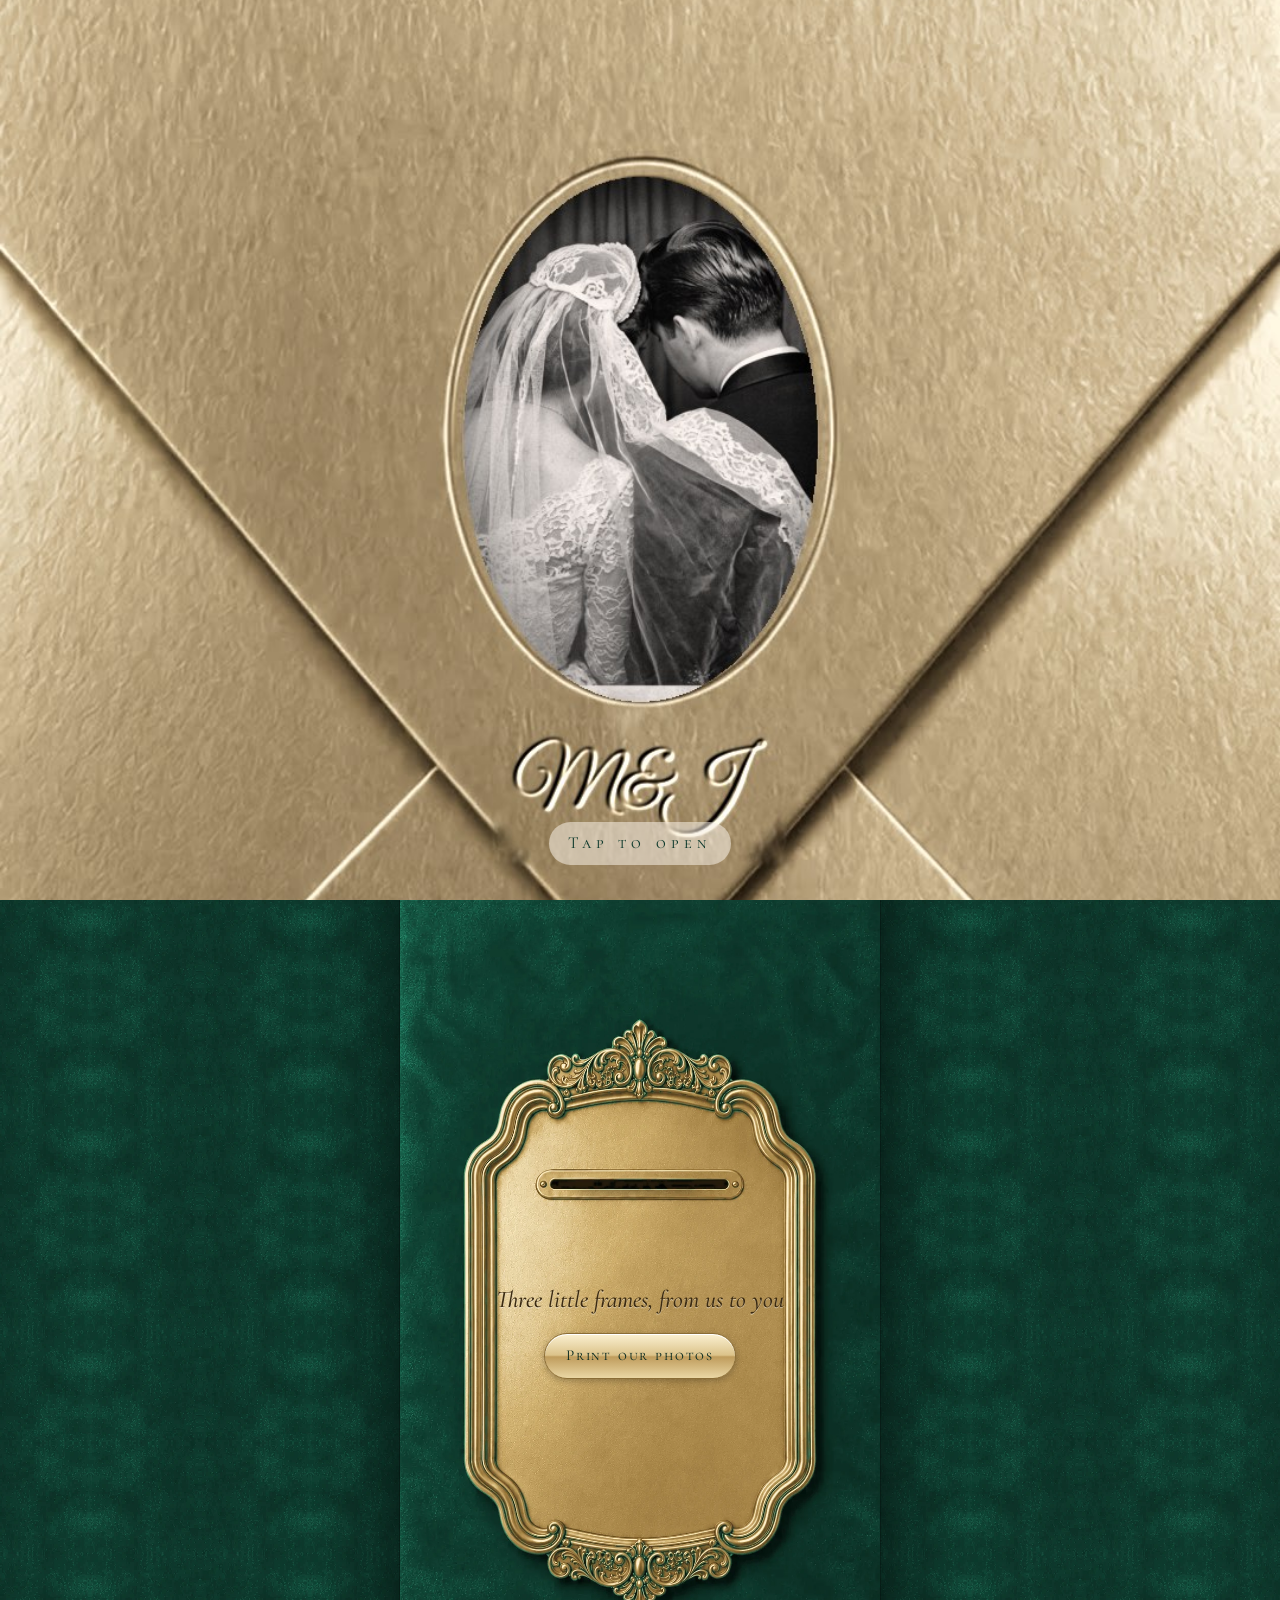
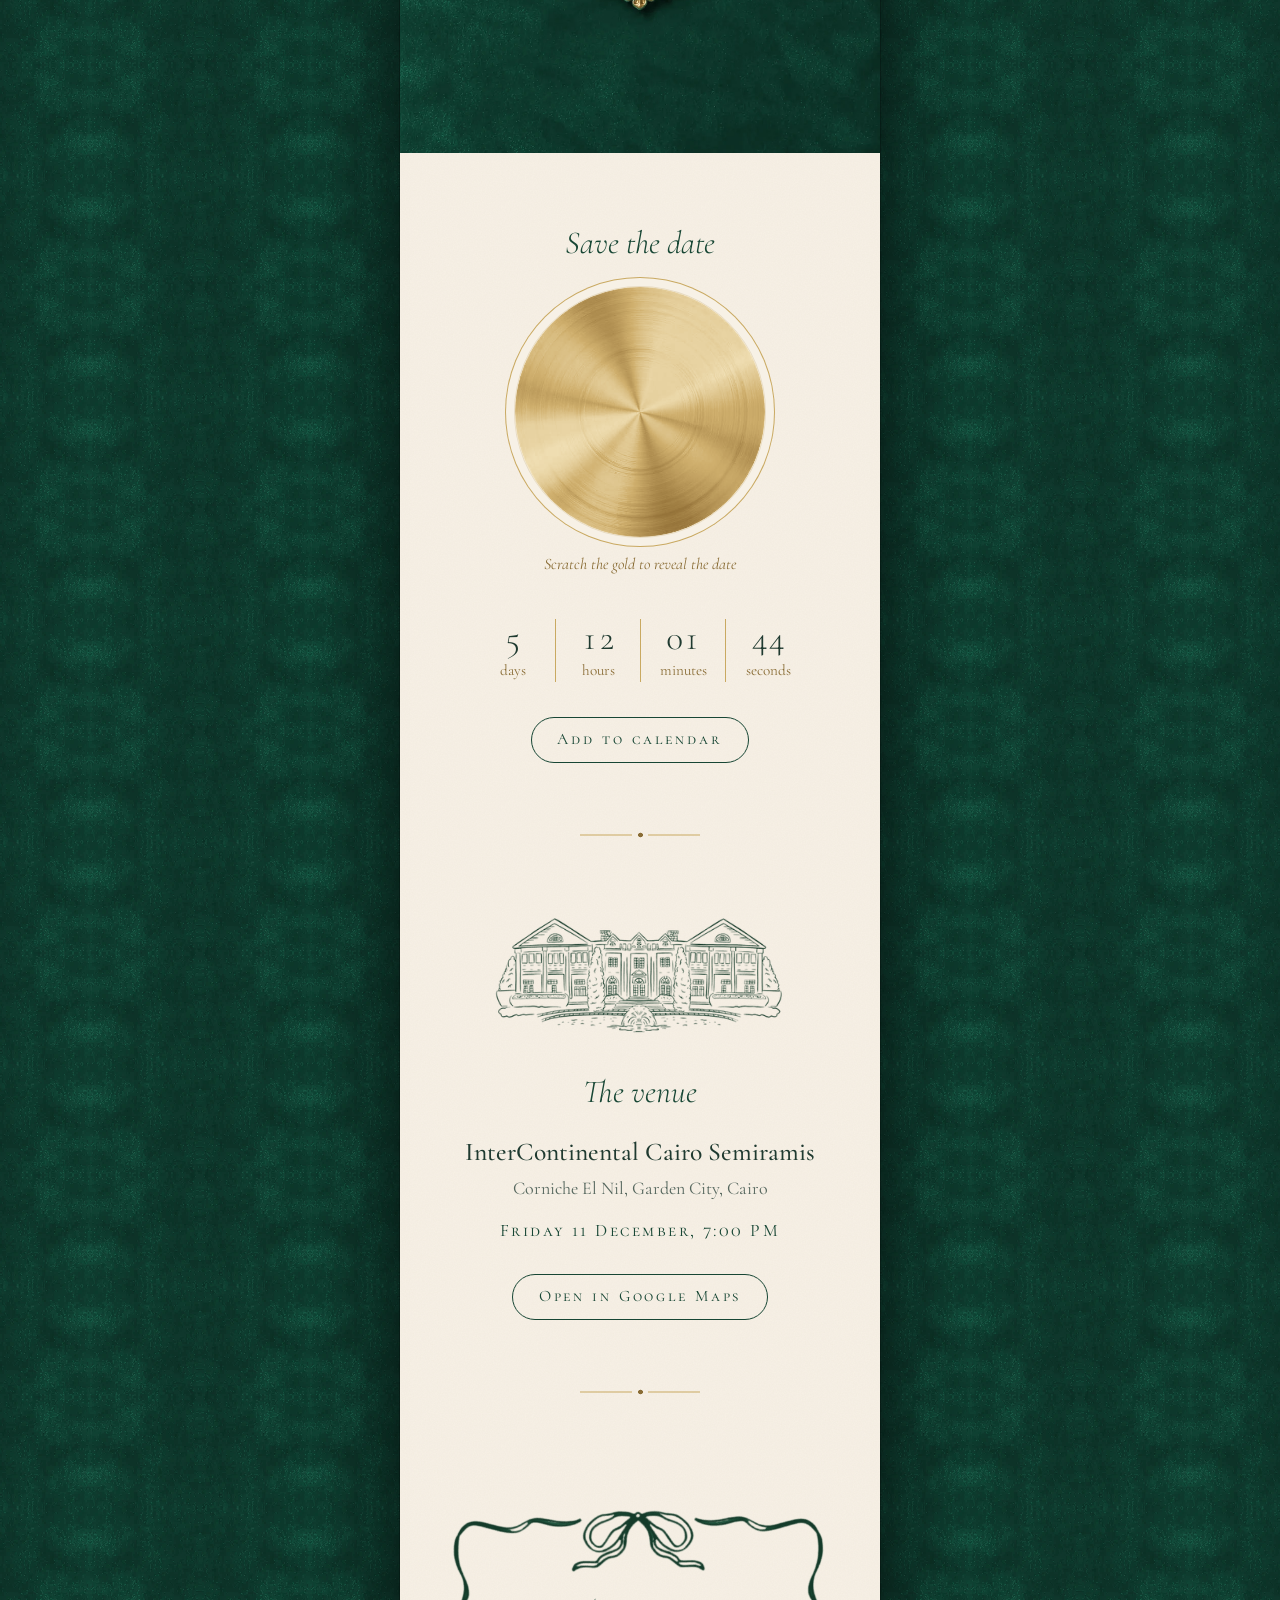
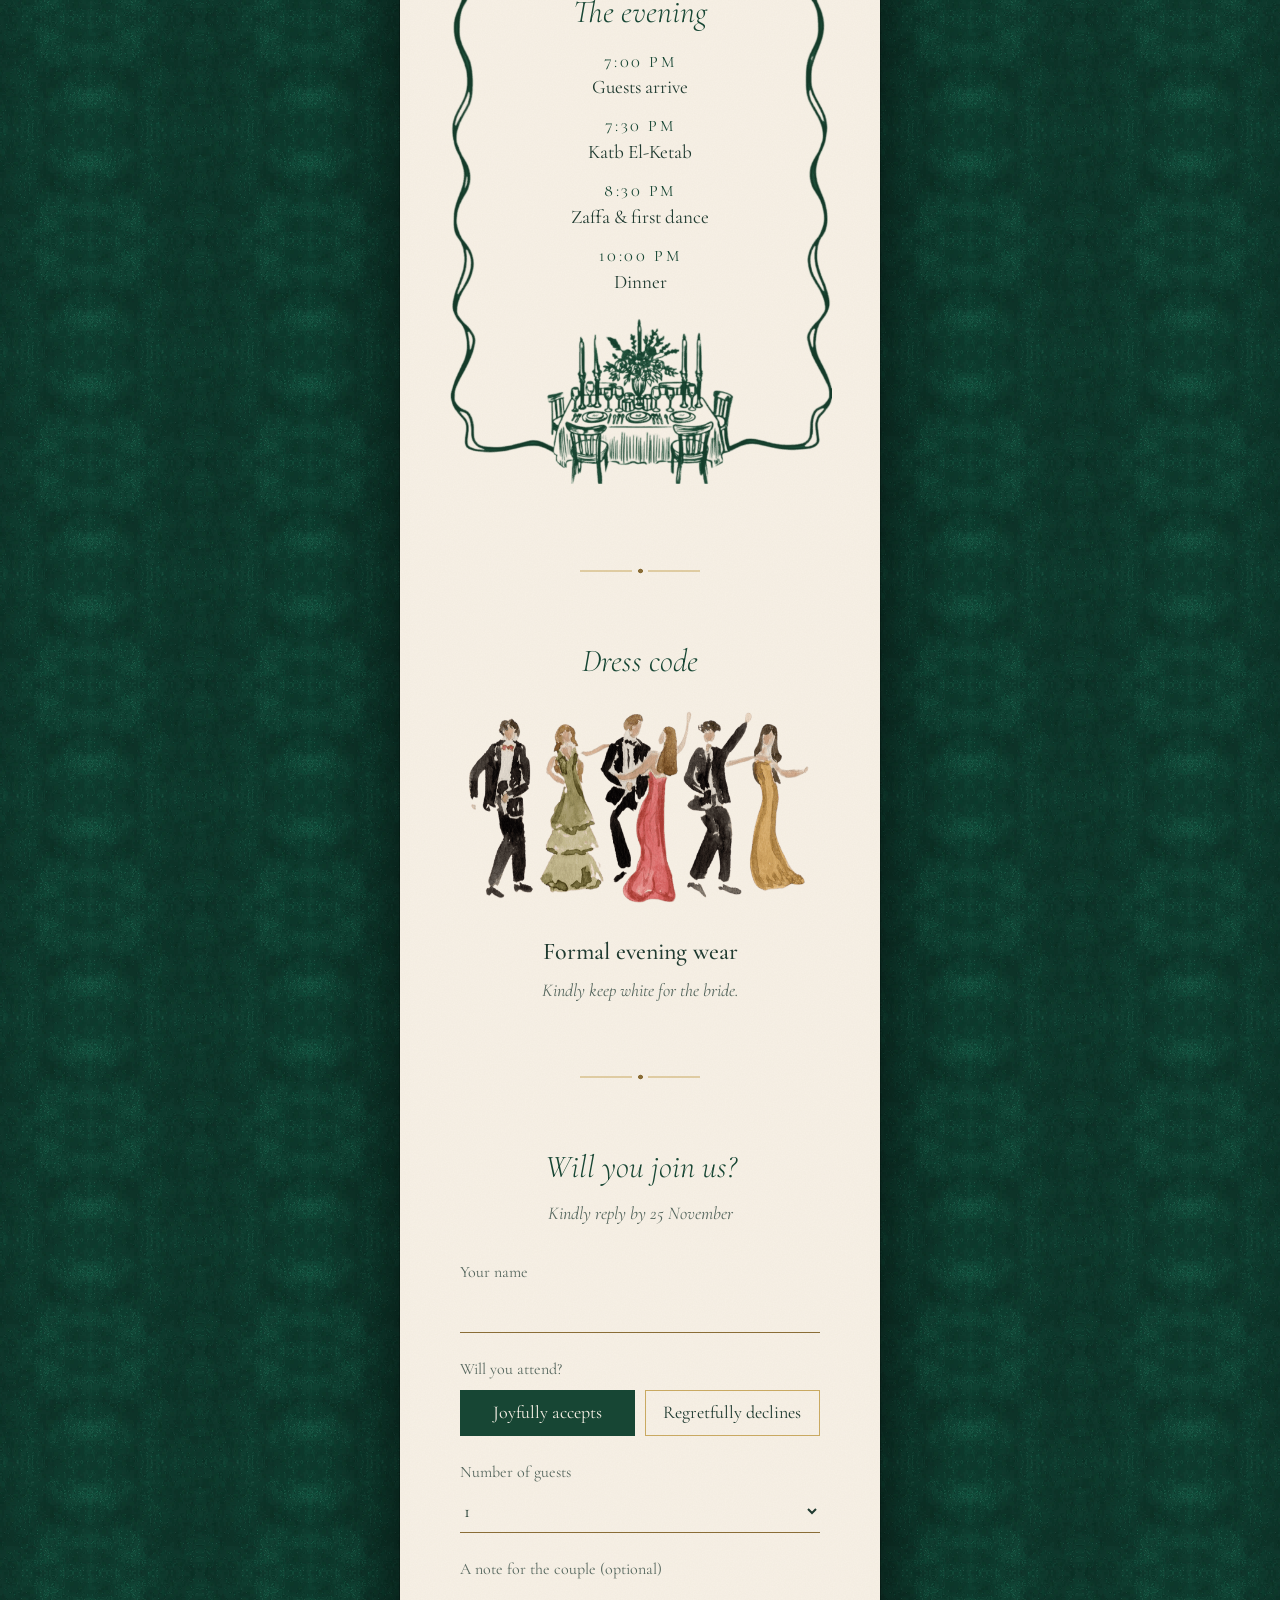
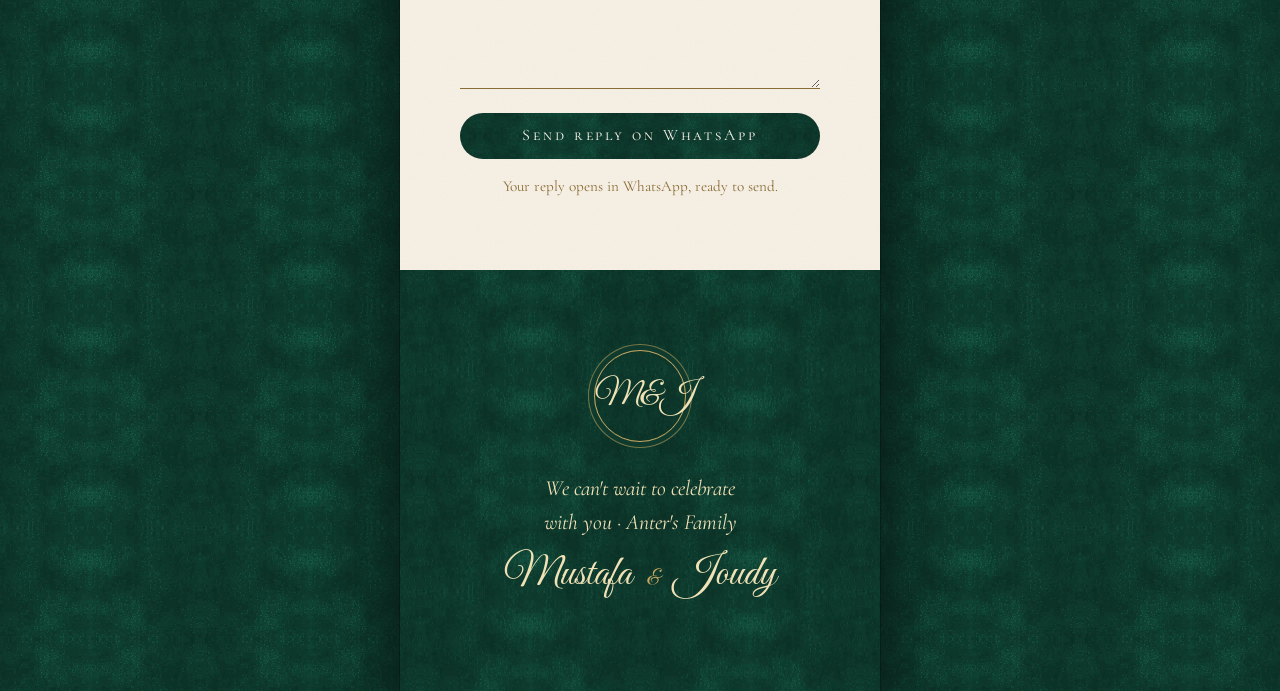
==== index.html @ d14e7477 "Wedding invitation for Mustafa & Joudy Static invitation site: envelope opening, the couple walking," ====
<!doctype html>
<html lang="en" dir="ltr">
<head>
  <meta charset="utf-8">
  <meta name="viewport" content="width=device-width, initial-scale=1, viewport-fit=cover">
  <meta name="theme-color" content="#0f3b2e">
  <meta name="color-scheme" content="only light">
  <title>Mustafa &amp; Joudy</title>
  <meta name="description" content="Mustafa &amp; Joudy · 11 December 2026 · InterContinental Cairo Semiramis">
  <meta property="og:type" content="website">
  <meta property="og:title" content="You're invited">
  <meta property="og:image" content="assets/images/og-card.jpg">
  <link rel="icon" href="assets/images/favicon.png">
  <link rel="preconnect" href="https://fonts.googleapis.com">
  <link rel="preconnect" href="https://fonts.gstatic.com" crossorigin>
  <link rel="stylesheet" href="https://fonts.googleapis.com/css2?family=Cormorant+Garamond:ital,wght@0,300;0,400;0,500;1,300;1,400&family=Cormorant+SC:wght@400;500&family=Great+Vibes&display=swap">
  <link rel="preload" as="image" href="assets/images/envelope.jpg" fetchpriority="high">
  <link rel="stylesheet" href="styles.css">
</head>
<body class="is-sealed">

  <!-- 1 · envelope -->
  <div class="envelope" id="envelope" role="button" tabindex="0" aria-label="Open the invitation">
    <img class="envelope__still" src="assets/images/envelope.jpg" alt="">
    <video class="envelope__video" src="assets/video/envelope-open.mp4" muted playsinline preload="auto"></video>
    <span class="envelope__hint" data-t="tapToOpen"></span>
    <div class="envelope__veil"></div>
  </div>

  <button class="sound" id="soundToggle" type="button" aria-label="Mute music" hidden>
    <svg viewBox="0 0 24 24" aria-hidden="true"><path class="on" d="M4 9v6h4l5 4V5L8 9H4zm12.5 3a4.5 4.5 0 0 0-2.5-4v8a4.5 4.5 0 0 0 2.5-4zM14 3.2v2.1a7 7 0 0 1 0 13.4v2.1a9 9 0 0 0 0-17.6z"/><path class="off" d="M4 9v6h4l5 4V5L8 9H4zm12.6 3 2.7-2.7-1.1-1.1-2.7 2.7-2.7-2.7-1.1 1.1 2.7 2.7-2.7 2.7 1.1 1.1 2.7-2.7 2.7 2.7 1.1-1.1z"/></svg>
  </button>
  <audio id="music" src="assets/audio/music.mp3" loop preload="none"></audio>

  <main class="suite">

    <!-- 2 · the couple walking -->
    <section class="stage" id="stage" aria-label="Invitation">
      <video class="stage__video" src="assets/video/hero-walk.mp4" poster="assets/images/hero-walk.jpg" muted loop playsinline preload="auto" aria-hidden="true"></video>
      <div class="stage__shade" aria-hidden="true"></div>
      <div class="stage__text">
        <p class="stage__above" data-t="hero.above"></p>
        <h1 class="names">
          <span data-t="couple.one"></span>
          <span class="names__joiner" data-t="couple.joiner"></span>
          <span data-t="couple.two"></span>
        </h1>
        <p class="stage__below" data-t="hero.below"></p>
      </div>
      <a class="stage__scroll" href="#booth" data-t="scroll"></a>
    </section>

    <!-- 3 · photobooth -->
    <section class="booth" id="booth">
      <div class="booth__frame">
        <img class="booth__plate" src="assets/images/photobooth.webp" alt="" loading="lazy">
        <div class="booth__slot">
          <div class="strip" id="strip" aria-hidden="true">
            <div class="strip__shot"></div>
            <div class="strip__shot"></div>
            <div class="strip__shot"></div>
            <p class="strip__foot"></p>
          </div>
        </div>
        <div class="booth__text">
          <p class="booth__line" data-t="boothLine"></p>
          <button class="btn btn--metal" id="printBtn" type="button" data-t="print"></button>
        </div>
      </div>
    </section>

    <!-- 4 · the date -->
    <section class="paper date" id="date">
      <h2 class="title" data-t="dateTitle"></h2>
      <div class="scratch" id="scratch">
        <div class="scratch__date" aria-live="polite">
          <span class="scratch__weekday" id="dWeekday"></span>
          <span class="scratch__day" id="dDay"></span>
          <span class="scratch__month" id="dMonth"></span>
          <span class="scratch__year" id="dYear"></span>
        </div>
        <canvas class="scratch__foil" id="foil" aria-label="Scratch the gold to reveal the date" role="img"></canvas>
      </div>
      <p class="hint" id="scratchHint" data-t="scratchHint"></p>

      <div class="countdown" id="countdown" aria-label="Countdown">
        <div><b id="cDays"></b><span data-t="days"></span></div>
        <div><b id="cHours"></b><span data-t="hours"></span></div>
        <div><b id="cMins"></b><span data-t="mins"></span></div>
        <div><b id="cSecs"></b><span data-t="secs"></span></div>
      </div>

      <div class="calendar">
        <button class="btn btn--line" id="calBtn" type="button" aria-expanded="false" aria-controls="calMenu" data-t="addToCalendar"></button>
        <div class="calendar__menu" id="calMenu" hidden>
          <a id="calGoogle" target="_blank" rel="noopener">Google</a>
          <a id="calApple" download="invitation.ics">Apple / iOS</a>
          <a id="calOutlook" target="_blank" rel="noopener">Outlook</a>
        </div>
      </div>
    </section>

    <!-- 5 · venue -->
    <section class="paper venue">
      <img class="venue__art" src="assets/images/venue.webp" alt="" loading="lazy">
      <h2 class="title" data-t="venueTitle"></h2>
      <p class="venue__name" data-t="venue.name"></p>
      <p class="venue__address" data-t="venue.address"></p>
      <p class="venue__time" id="venueTime"></p>
      <a class="btn btn--line" id="mapLink" target="_blank" rel="noopener" data-t="openMap"></a>
    </section>

    <!-- 6 · programme -->
    <section class="paper programme">
      <div class="programme__frame">
        <img src="assets/images/ribbon-frame.png" alt="" loading="lazy">
        <div class="programme__inner">
          <h2 class="title" data-t="programmeTitle"></h2>
          <ol class="programme__list" id="programme"></ol>
        </div>
      </div>
    </section>

    <!-- 7 · dress code -->
    <section class="paper dress">
      <h2 class="title" data-t="dressTitle"></h2>
      <img class="dress__art" src="assets/images/dresscode.png" alt="" loading="lazy">
      <p class="dress__name" data-t="dressCode.title"></p>
      <p class="dress__note" data-t="dressCode.note"></p>
    </section>

    <!-- 8 · rsvp -->
    <section class="paper rsvp" id="rsvp">
      <h2 class="title" data-t="rsvpTitle"></h2>
      <p class="rsvp__by" id="rsvpBy"></p>
      <form class="form" id="rsvpForm" novalidate>
        <label class="field">
          <span data-t="fName"></span>
          <input name="name" autocomplete="name" required>
          <em class="field__error" data-t="fNameError" hidden></em>
        </label>
        <fieldset class="choice">
          <legend data-t="fAttend"></legend>
          <label><input type="radio" name="attend" value="yes" checked><span data-t="fYes"></span></label>
          <label><input type="radio" name="attend" value="no"><span data-t="fNo"></span></label>
        </fieldset>
        <label class="field" id="guestsField">
          <span data-t="fGuests"></span>
          <select name="guests"><option>1</option><option>2</option><option>3</option><option>4</option><option>5</option></select>
        </label>
        <label class="field">
          <span data-t="fMessage"></span>
          <textarea name="message" rows="3"></textarea>
        </label>
        <button class="btn btn--velvet" type="submit" data-t="fSend"></button>
        <p class="form__note" data-t="fNote"></p>
      </form>
    </section>

    <!-- 9 · closing -->
    <section class="closing">
      <span class="closing__seal" id="seal" aria-hidden="true"></span>
      <p class="closing__line" data-t="closing"></p>
      <p class="names names--small">
        <span data-t="couple.one"></span>
        <span class="names__joiner" data-t="couple.joiner"></span>
        <span data-t="couple.two"></span>
      </p>
    </section>
  </main>

  <script src="config.js"></script>
  <script src="app.js"></script>
</body>
</html>
---- styles.css ----
/* ---------- tokens ---------- */
:root {
  --velvet: #0f3b2e;
  --velvet-deep: #0a2a20;
  --accent: #174634;
  --ink: #1f3a30;
  --muted: #56675e;
  --ivory: #f7f1e6;
  --paper-edge: #e8dcc4;
  --gold-hi: #f0e2b6;
  --gold: #c9a961;
  --gold-lo: #8a6d36;

  --f-script: "Great Vibes", cursive;
  --f-serif: "Cormorant Garamond", "Times New Roman", serif;
  --f-sc: "Cormorant SC", "Cormorant Garamond", serif;
  --names-size: clamp(3.4rem, 15vw, 4.6rem);

  --col: 480px;
  --ease-out: cubic-bezier(.22, 1, .36, 1);
}

*, *::before, *::after { box-sizing: border-box; }
html { -webkit-text-size-adjust: 100%; scroll-behavior: smooth; }
body {
  margin: 0;
  color: var(--ink);
  font-family: var(--f-serif);
  font-size: 1.125rem;
  line-height: 1.6;
  background: var(--velvet) url("assets/images/velvet.webp") repeat center top / 220px auto;
  -webkit-font-smoothing: antialiased;
  overflow-x: hidden;
}
body.is-sealed { overflow: hidden; }
img, video { display: block; max-width: 100%; }
button, input, select, textarea { font: inherit; color: inherit; }
:focus-visible { outline: 2px solid var(--gold-hi); outline-offset: 3px; }
.paper :focus-visible { outline-color: var(--accent); }
[hidden] { display: none !important; }

/* ---------- fixed controls ---------- */
.sound {
  position: fixed; z-index: 60;
  bottom: max(env(safe-area-inset-bottom), 16px);
  inset-inline-end: 16px;
  width: 44px; height: 44px; border-radius: 50%;
  display: grid; place-items: center;
  border: 1px solid rgba(240, 226, 182, .6);
  background: rgba(10, 42, 32, .6);
  backdrop-filter: blur(6px);
  cursor: pointer;
}
.sound svg { width: 20px; height: 20px; fill: var(--gold-hi); }
.sound .off, .sound.is-muted .on { display: none; }
.sound.is-muted .off { display: inline; }

/* ---------- 1 · envelope ---------- */
.envelope {
  position: fixed; inset: 0; z-index: 50;
  background: #c9b894;
  cursor: pointer;
  overflow: hidden;
}
.envelope__still, .envelope__video {
  position: absolute; inset: 0; width: 100%; height: 100%;
  object-fit: cover; object-position: 50% 34%;
}
.envelope__video { opacity: 0; }
.envelope.is-playing .envelope__video { opacity: 1; }
.envelope__hint {
  position: absolute; inset-inline: 0; bottom: max(env(safe-area-inset-bottom), 2.2rem);
  width: fit-content; margin: auto;
  padding: .5rem 1.2rem;
  font-family: var(--f-sc); font-size: 1.05rem; letter-spacing: .3em;
  color: var(--velvet);
  background: rgba(247, 241, 230, .55);
  border-radius: 999px;
  animation: breathe 2.4s ease-in-out infinite;
}
.envelope.is-playing .envelope__hint { opacity: 0; animation: none; transition: opacity .3s; }
.envelope__veil {
  position: absolute; inset: 0; background: var(--ivory);
  opacity: 0; pointer-events: none;
  transition: opacity 1s ease-in-out;
}
.envelope.is-fading .envelope__veil { opacity: 1; }
.envelope.is-gone { opacity: 0; visibility: hidden; transition: opacity .6s ease, visibility 0s .6s; }
@keyframes breathe { 50% { opacity: .45; } }

/* ---------- the suite column ---------- */
.suite {
  width: 100%; max-width: var(--col);
  margin: 0 auto;
  background: var(--ivory);
  box-shadow: 0 0 0 1px rgba(0, 0, 0, .25), 0 30px 80px rgba(0, 0, 0, .55);
}

/* ---------- 2 · stage ---------- */
.stage {
  position: relative;
  height: 100vh; height: 100svh;
  min-height: 600px; max-height: 960px;
  overflow: hidden;
  background: var(--velvet-deep);
  isolation: isolate;
}
.stage__video {
  position: absolute; inset: 0; width: 100%; height: 100%;
  object-fit: cover; object-position: 50% 50%;
  opacity: 0; transform: scale(1.06); filter: blur(10px);
  transition: opacity 1.6s ease, transform 3.2s var(--ease-out), filter 2.4s ease;
}
.stage.is-bloomed .stage__video { opacity: 1; transform: none; filter: none; }
.stage__shade { /* keeps the text readable over the footage */
  position: absolute; inset: 0;
  background:
    linear-gradient(180deg, rgba(10, 42, 32, .62) 0%, rgba(10, 42, 32, .38) 38%, rgba(10, 42, 32, .08) 62%, rgba(10, 42, 32, .45) 100%);
}

.stage__text {
  position: absolute; inset: 0;
  display: flex; flex-direction: column; align-items: center; justify-content: center;
  justify-content: flex-start;
  padding: 15% 12% 0;
  text-align: center;
  color: var(--ivory);
  text-shadow: 0 1px 12px rgba(5, 25, 18, .55);
  opacity: 0; transform: translateY(10px);
  transition: opacity 1.4s ease, transform 1.6s var(--ease-out);
}
.stage.is-bloomed .stage__text { opacity: 1; transform: none; transition-delay: .9s; }
.stage__above, .stage__below { margin: 0; color: var(--ivory); }
.stage .names { color: var(--gold-hi); }
.stage .names__joiner { color: var(--ivory); }
.stage__above { font-style: italic; font-weight: 300; font-size: 1.2rem; }
.stage__below { font-size: 1.15rem; max-width: 15em; text-wrap: balance; }

.names {
  margin: .5rem 0 .9rem;
  display: flex; flex-direction: column; align-items: center;
  font-family: var(--f-script); font-weight: 400;
  font-size: var(--names-size); line-height: .95;
  color: var(--accent);
}
.names__joiner { font-size: .5em; line-height: 1.2; color: var(--gold-lo); }

.stage__scroll {
  position: absolute; inset-inline: 0; bottom: 1.4rem;
  width: fit-content; margin: auto; padding: .6rem 1rem;
  font-family: var(--f-sc); font-size: .9rem; letter-spacing: .25em;
  color: var(--ivory); text-decoration: none;
  opacity: 0; transition: opacity 1s 1.8s;
}
.stage__scroll::after {
  content: ""; display: block; width: 1px; height: 28px; margin: .4rem auto 0;
  background: linear-gradient(var(--ivory), transparent);
}
.stage.is-bloomed .stage__scroll { opacity: .75; }

/* ---------- 3 · photobooth ---------- */
.booth {
  background: var(--velvet) url("assets/images/velvet.webp") repeat center / 220px auto;
  padding: 0;
}
.booth__frame { position: relative; aspect-ratio: 941 / 1672; }
.booth__plate { position: absolute; inset: 0; width: 100%; height: 100%; }
.booth__slot {
  position: absolute; top: 33.85%; left: 0; right: 0; bottom: 0;
  overflow: hidden; pointer-events: none;
}
.strip {
  position: absolute; top: 0; left: 37.4%; width: 25.2%;
  padding: 1.3% 1.3% 0;
  background: #f3eee4;
  box-shadow: 0 1px 0 rgba(255, 255, 255, .6) inset, 0 6px 14px rgba(0, 0, 0, .28);
  transform: translateY(-101%);
}
.strip.is-printing { animation: print 4.2s steps(1) forwards; }
.strip.is-printed { transform: none; }
@keyframes print {
  0% { transform: translateY(-101%); }
  6% { transform: translateY(-96%); }
  14% { transform: translateY(-88%); }
  22% { transform: translateY(-79%); }
  30% { transform: translateY(-70%); }
  38% { transform: translateY(-61%); }
  46% { transform: translateY(-52%); }
  54% { transform: translateY(-43%); }
  62% { transform: translateY(-34%); }
  70% { transform: translateY(-25%); }
  78% { transform: translateY(-16%); }
  86% { transform: translateY(-8%); }
  94%, 100% { transform: translateY(0); }
}
.strip__shot {
  position: relative;
  aspect-ratio: 4 / 3;
  margin-bottom: 7%;
  background: #2b2522 center / cover no-repeat;
  filter: grayscale(1) contrast(1.05) sepia(.18);
  overflow: hidden;
}
.strip__shot::after { /* print grain + vignette */
  content: ""; position: absolute; inset: 0;
  background:
    radial-gradient(ellipse at center, transparent 45%, rgba(0, 0, 0, .45)),
    url("data:image/svg+xml,%3Csvg xmlns='http://www.w3.org/2000/svg' width='120' height='120'%3E%3Cfilter id='n'%3E%3CfeTurbulence type='fractalNoise' baseFrequency='.9' numOctaves='2' stitchTiles='stitch'/%3E%3C/filter%3E%3Crect width='120' height='120' filter='url(%23n)' opacity='.35'/%3E%3C/svg%3E");
  mix-blend-mode: overlay;
}
.strip__shot--mono, .strip__shot--names {
  display: grid; place-items: center;
  color: #f3ead2; font-family: "Great Vibes", cursive;
  font-size: clamp(1.1rem, 5.4vw, 1.6rem); line-height: 1;
}
.strip__shot--names { font-size: clamp(.7rem, 3.2vw, .95rem); font-family: var(--f-sc); letter-spacing: .12em; text-align: center; }
.strip__foot {
  margin: 0; padding: 2% 0 9%;
  font-family: var(--f-sc); font-size: clamp(.5rem, 2.3vw, .7rem);
  letter-spacing: .14em; text-align: center; color: #5b514a;
  direction: ltr;
}
.booth__text {
  position: absolute; left: 19%; right: 19%; top: 45%;
  display: flex; flex-direction: column; align-items: center; gap: 1.1rem;
  text-align: center;
  transition: opacity .5s;
}
.booth.is-printing .booth__text { opacity: 0; pointer-events: none; }
.booth__line {
  margin: 0;
  font-style: italic; font-weight: 500; font-size: clamp(1.2rem, 5.4vw, 1.5rem); line-height: 1.3;
  color: #3b2a10;
  text-shadow: 0 1px 0 rgba(255, 255, 255, .5);
  text-wrap: balance;
}

/* ---------- buttons ---------- */
.btn {
  display: inline-flex; align-items: center; justify-content: center;
  min-height: 46px; padding: .55rem 1.6rem;
  border-radius: 999px;
  font-family: var(--f-sc); font-size: 1rem; letter-spacing: .18em;
  text-decoration: none; cursor: pointer;
  transition: filter .2s, background-color .2s, color .2s;
}
.btn--metal {
  color: var(--velvet-deep);
  border: 1px solid #8a6d36;
  background: linear-gradient(180deg, #fbf1d2 0%, #dcc38a 48%, #bf9c5c 52%, #ead7a4 100%);
  box-shadow: 0 1px 0 #fff inset, 0 2px 6px rgba(0, 0, 0, .25);
}
.btn--metal:hover { filter: brightness(1.05); }
.btn--line { color: var(--accent); border: 1px solid currentColor; background: transparent; }
.btn--line:hover { background: var(--accent); color: var(--ivory); }
.btn--velvet {
  width: 100%;
  color: var(--ivory); border: 0;
  background: var(--velvet) url("assets/images/velvet.webp") center / 160px auto;
}
.btn--velvet:hover { filter: brightness(1.2); }

/* ---------- paper sections ---------- */
.paper {
  position: relative;
  padding: 4.5rem 1.75rem;
  text-align: center;
  background-color: var(--ivory);
  background-image: url("data:image/svg+xml,%3Csvg xmlns='http://www.w3.org/2000/svg' width='200' height='200'%3E%3Cfilter id='p'%3E%3CfeTurbulence type='fractalNoise' baseFrequency='.75' numOctaves='3' stitchTiles='stitch'/%3E%3CfeColorMatrix values='0 0 0 0 .45 0 0 0 0 .3 0 0 0 0 .2 0 0 0 .06 0'/%3E%3C/filter%3E%3Crect width='200' height='200' filter='url(%23p)'/%3E%3C/svg%3E");
}
.paper + .paper::before { /* a hairline with a centre knot, like a folded card */
  content: ""; position: absolute; top: 0; left: 50%;
  width: 120px; height: 9px; transform: translate(-50%, -50%);
  background:
    radial-gradient(circle, var(--gold-lo) 2.2px, transparent 2.6px) center / 9px 9px no-repeat,
    linear-gradient(var(--gold), var(--gold)) left center / 52px 1px no-repeat,
    linear-gradient(var(--gold), var(--gold)) right center / 52px 1px no-repeat;
}
.title {
  margin: 0 0 1.6rem;
  font-family: var(--f-serif); font-weight: 300; font-style: italic;
  font-size: 2rem; line-height: 1.15;
  color: var(--accent);
}
.hint { margin: .9rem 0 0; font-size: 1rem; font-style: italic; color: var(--gold-lo); transition: opacity .6s; }

/* ---------- 4 · date ---------- */
.scratch {
  position: relative;
  width: min(250px, 70vw); aspect-ratio: 1;
  margin: 0 auto;
  border-radius: 50%;
  box-shadow: 0 0 0 1px var(--paper-edge), 0 0 0 9px var(--ivory), 0 0 0 10px var(--gold);
}
.scratch__date {
  position: absolute; inset: 0;
  display: flex; flex-direction: column; align-items: center; justify-content: center;
  border-radius: 50%;
  background: radial-gradient(circle at 50% 40%, #fffaf2, #efe4d2);
  line-height: 1.05;
}
.scratch__weekday { font-family: var(--f-sc); font-size: 1.05rem; letter-spacing: .2em; color: var(--gold-lo); }
.scratch__day { font-weight: 300; font-size: 5rem; line-height: .95; color: var(--accent); }
.scratch__month { font-style: italic; font-size: 1.5rem; }
.scratch__year { font-family: var(--f-sc); font-size: 1.05rem; letter-spacing: .3em; color: var(--gold-lo); }
.scratch__foil {
  position: absolute; inset: 0; width: 100%; height: 100%;
  border-radius: 50%;
  touch-action: none; cursor: grab;
  transition: opacity .9s ease;
}
.scratch.is-revealed .scratch__foil { opacity: 0; pointer-events: none; }

.countdown {
  display: grid; grid-template-columns: repeat(4, 1fr);
  max-width: 340px; margin: 2.6rem auto 0;
  direction: ltr;
}
.countdown div { display: flex; flex-direction: column; align-items: center; padding: 0 .25rem; }
.countdown div + div { border-inline-start: 1px solid var(--gold); }
.countdown b { font-weight: 300; font-size: 2.2rem; line-height: 1.1; font-variant-numeric: tabular-nums; color: var(--ink); }
.countdown span { font-size: .95rem; color: var(--gold-lo); }

.calendar { position: relative; margin-top: 2.2rem; }
.calendar__menu {
  position: absolute; z-index: 5; left: 50%; top: calc(100% + 8px); transform: translateX(-50%);
  min-width: 200px;
  display: flex; flex-direction: column;
  background: var(--ivory);
  border: 1px solid var(--gold);
  box-shadow: 0 10px 30px rgba(15, 59, 46, .18);
}
.calendar__menu a {
  padding: .8rem 1rem; min-height: 44px;
  font-family: "Cormorant SC", serif; letter-spacing: .14em;
  color: var(--accent); text-decoration: none;
}
.calendar__menu a + a { border-top: 1px solid var(--paper-edge); }
.calendar__menu a:hover { background: #efe7d4; }

/* ---------- 5 · venue ---------- */
.venue__art { width: 82%; margin: 0 auto 2rem; mix-blend-mode: multiply; }
.venue__name { margin: 0; font-size: 1.6rem; font-weight: 500; line-height: 1.25; color: var(--ink); }
.venue__address { margin: .35rem auto 0; max-width: 22em; color: var(--muted); }
.venue__time { margin: .9rem 0 1.8rem; font-family: var(--f-sc); font-size: 1.1rem; letter-spacing: .14em; color: var(--accent); }

/* ---------- 6 · programme ---------- */
.programme { padding: 3rem 1rem; }
.programme__frame { position: relative; max-width: 400px; margin: 0 auto; }
.programme__frame > img { width: 100%; mix-blend-mode: multiply; }
.programme__inner { position: absolute; left: 13%; right: 13%; top: 20%; bottom: 31%; display: flex; flex-direction: column; justify-content: center; }
.programme__inner .title { margin-bottom: 1.2rem; }
.programme__list { list-style: none; margin: 0; padding: 0; display: grid; gap: .95rem; }
.programme__list time { display: block; font-family: var(--f-sc); font-size: 1rem; letter-spacing: .16em; color: var(--accent); direction: ltr; }
.programme__list span { display: block; font-size: 1.2rem; line-height: 1.25; }

/* ---------- 7 · dress code ---------- */
.dress__art { width: 92%; margin: 0 auto 1.6rem; mix-blend-mode: multiply; }
.dress__name { margin: 0; font-size: 1.5rem; font-weight: 500; }
.dress__note { margin: .3rem 0 0; font-style: italic; color: var(--muted); }

/* ---------- 8 · rsvp ---------- */
.rsvp__by { margin: -.8rem 0 2rem; font-style: italic; color: var(--muted); }
.form { max-width: 360px; margin: 0 auto; text-align: start; display: grid; gap: 1.5rem; }
.field { display: grid; gap: .25rem; }
.field > span, .choice legend { font-size: 1rem; color: var(--muted); }
.field input, .field select, .field textarea {
  width: 100%; min-height: 44px; padding: .4rem 0;
  border: 0; border-bottom: 1px solid var(--gold-lo); border-radius: 0;
  background: transparent; font-size: 1.15rem; color: var(--ink);
}
.field textarea { resize: vertical; }
.field input:focus, .field select:focus, .field textarea:focus { outline: none; border-bottom: 2px solid var(--accent); }
.field__error { font-style: normal; font-size: .95rem; color: #a3261c; }
.choice { border: 0; margin: 0; padding: 0; display: grid; grid-template-columns: 1fr 1fr; gap: .6rem; }
.choice legend { padding: 0; margin-bottom: .45rem; grid-column: 1 / -1; }
.choice label { position: relative; }
.choice input { position: absolute; opacity: 0; inset: 0; cursor: pointer; }
.choice span {
  display: grid; place-items: center; min-height: 46px; padding: .3rem .6rem;
  border: 1px solid var(--gold); text-align: center; line-height: 1.2;
  transition: background-color .2s, color .2s, border-color .2s;
}
.choice input:checked + span { background: var(--accent); border-color: var(--accent); color: var(--ivory); }
.choice input:focus-visible + span { outline: 2px solid var(--accent); outline-offset: 2px; }
.form__note { margin: -.6rem 0 0; font-size: .95rem; text-align: center; color: var(--gold-lo); }

/* ---------- 9 · closing ---------- */
.closing {
  padding: 5rem 1.75rem calc(6rem + env(safe-area-inset-bottom));
  text-align: center;
  background: var(--velvet) url("assets/images/velvet.webp") repeat center / 220px auto;
  color: var(--gold-hi);
}
.closing__seal {
  display: grid; place-items: center;
  width: 92px; height: 92px; margin: 0 auto 1.8rem;
  border-radius: 50%;
  border: 1px solid var(--gold);
  box-shadow: 0 0 0 5px var(--velvet), 0 0 0 6px rgba(201, 169, 97, .55);
  font-family: "Great Vibes", cursive; font-size: 2.1rem; line-height: 1;
  color: var(--gold-hi);
}
.closing__line { margin: 0 auto 1rem; max-width: 16em; font-style: italic; font-size: 1.35rem; text-wrap: balance; }
.names--small { --names-size: 2.6rem; margin: 0; color: var(--gold-hi); flex-direction: row; justify-content: center; gap: .35em; align-items: baseline; }
.names--small .names__joiner { color: var(--gold); }

/* ---------- motion preferences ---------- */
@media (prefers-reduced-motion: reduce) {
  *, *::before, *::after { animation: none !important; transition-duration: .01ms !important; transition-delay: 0s !important; }
  html { scroll-behavior: auto; }
}

@media (min-width: 560px) {
  body { padding: 0; }
  .paper { padding-inline: 3rem; }
}

#printBtn { white-space: nowrap; letter-spacing: .12em; padding-inline: 1.3rem; font-size: .95rem; }
.scratch, .booth { -webkit-user-select: none; user-select: none; }
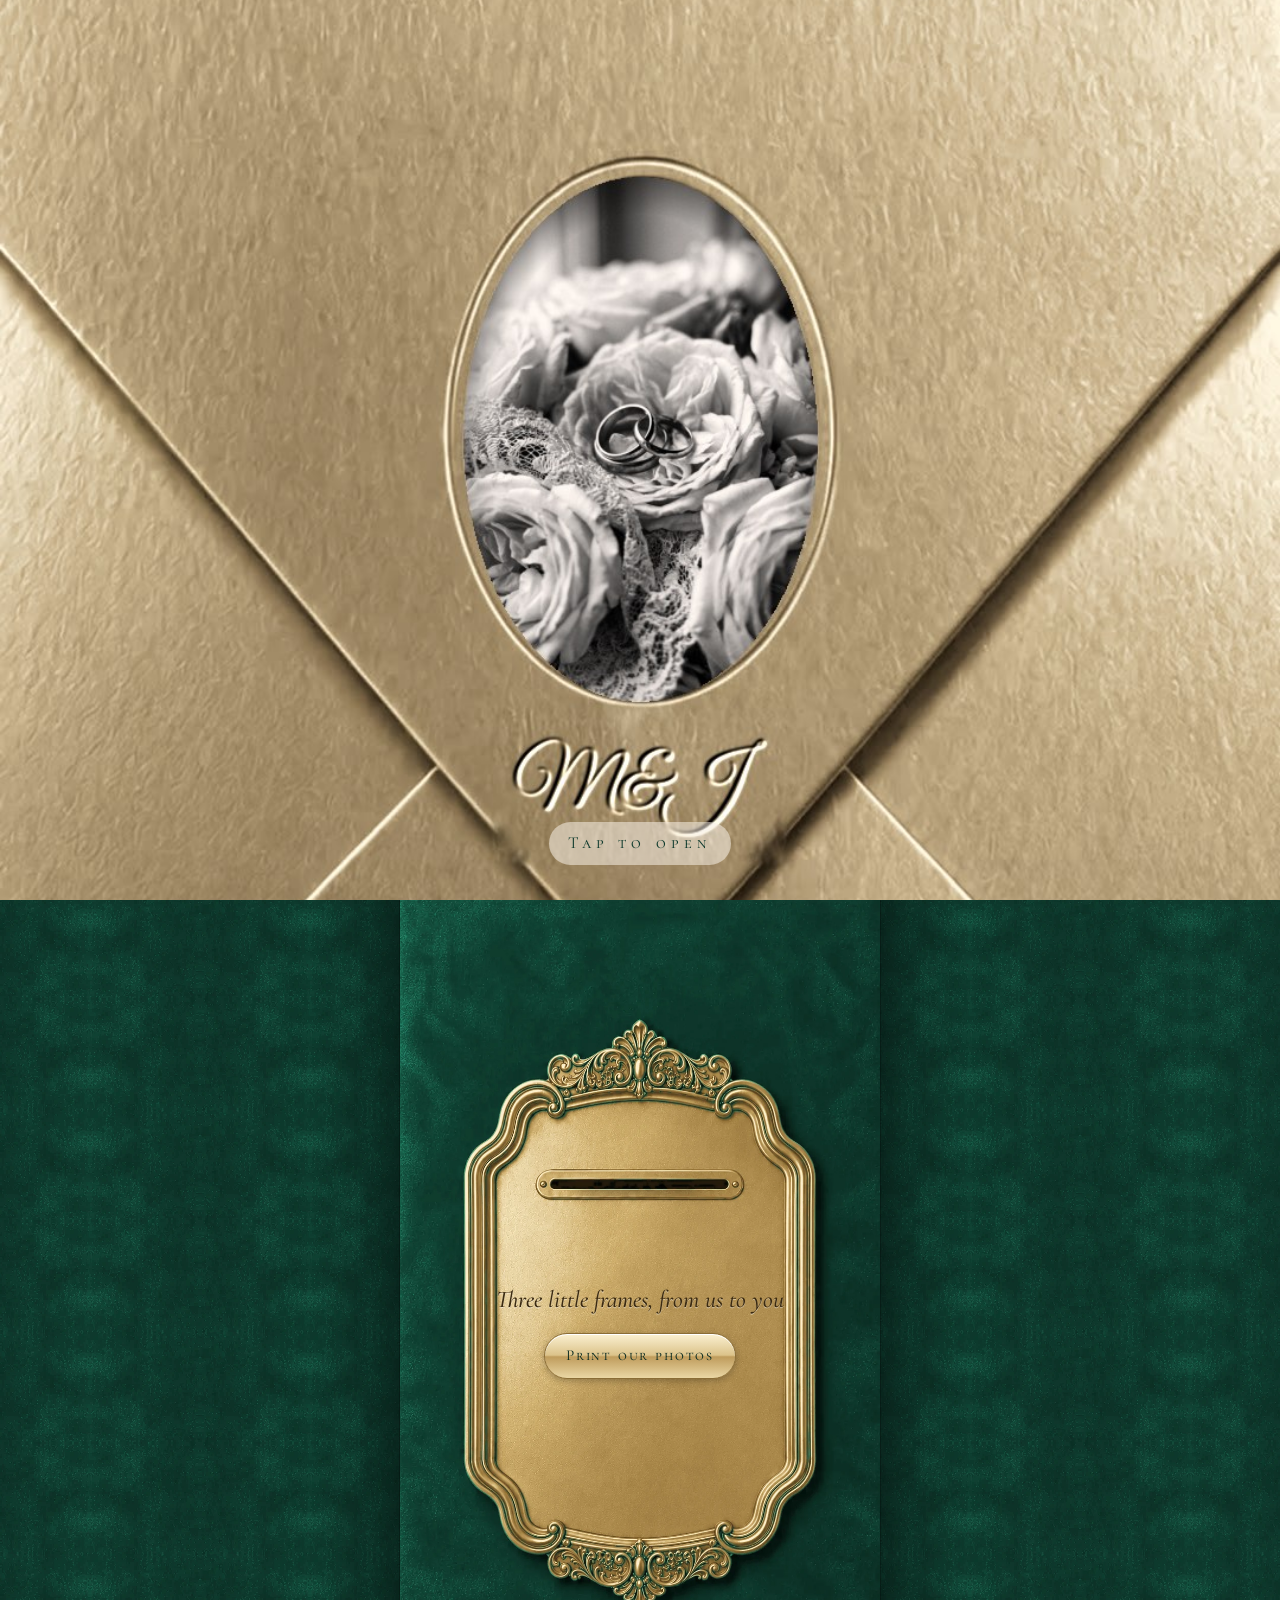
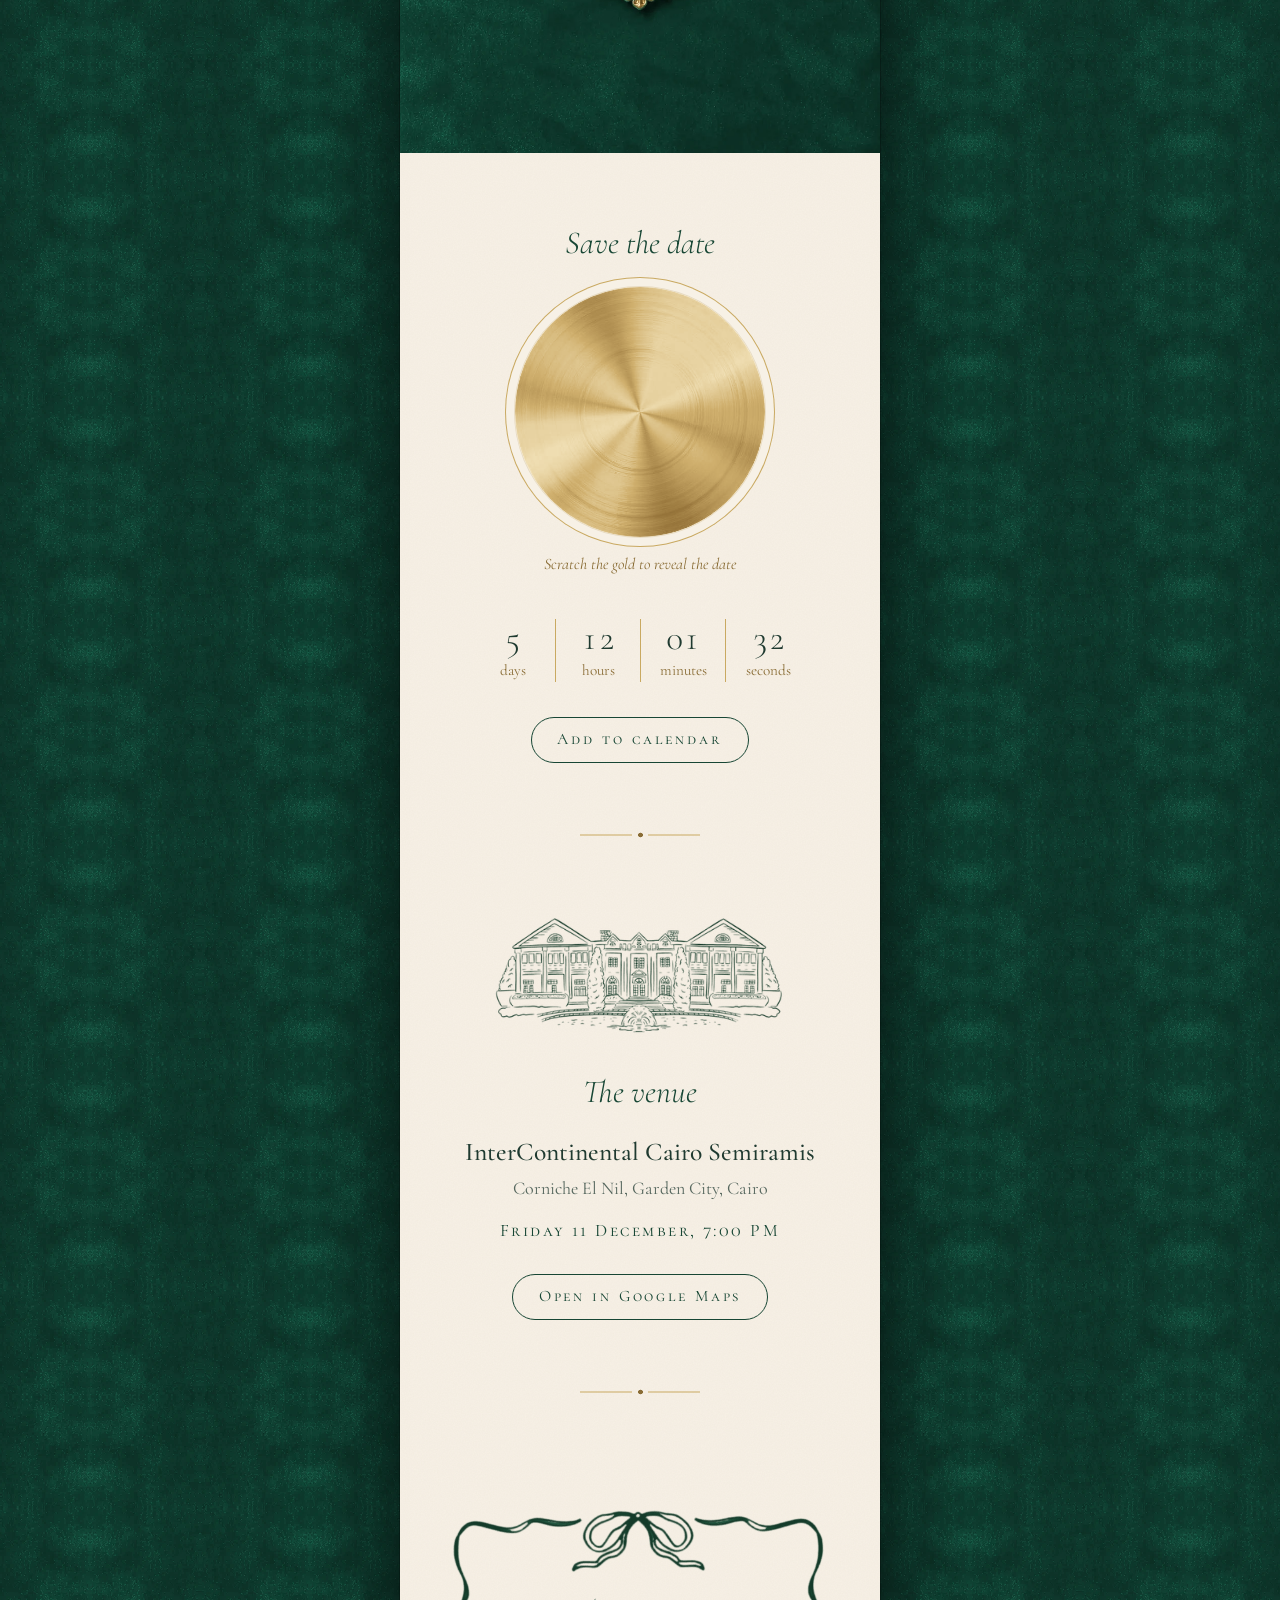
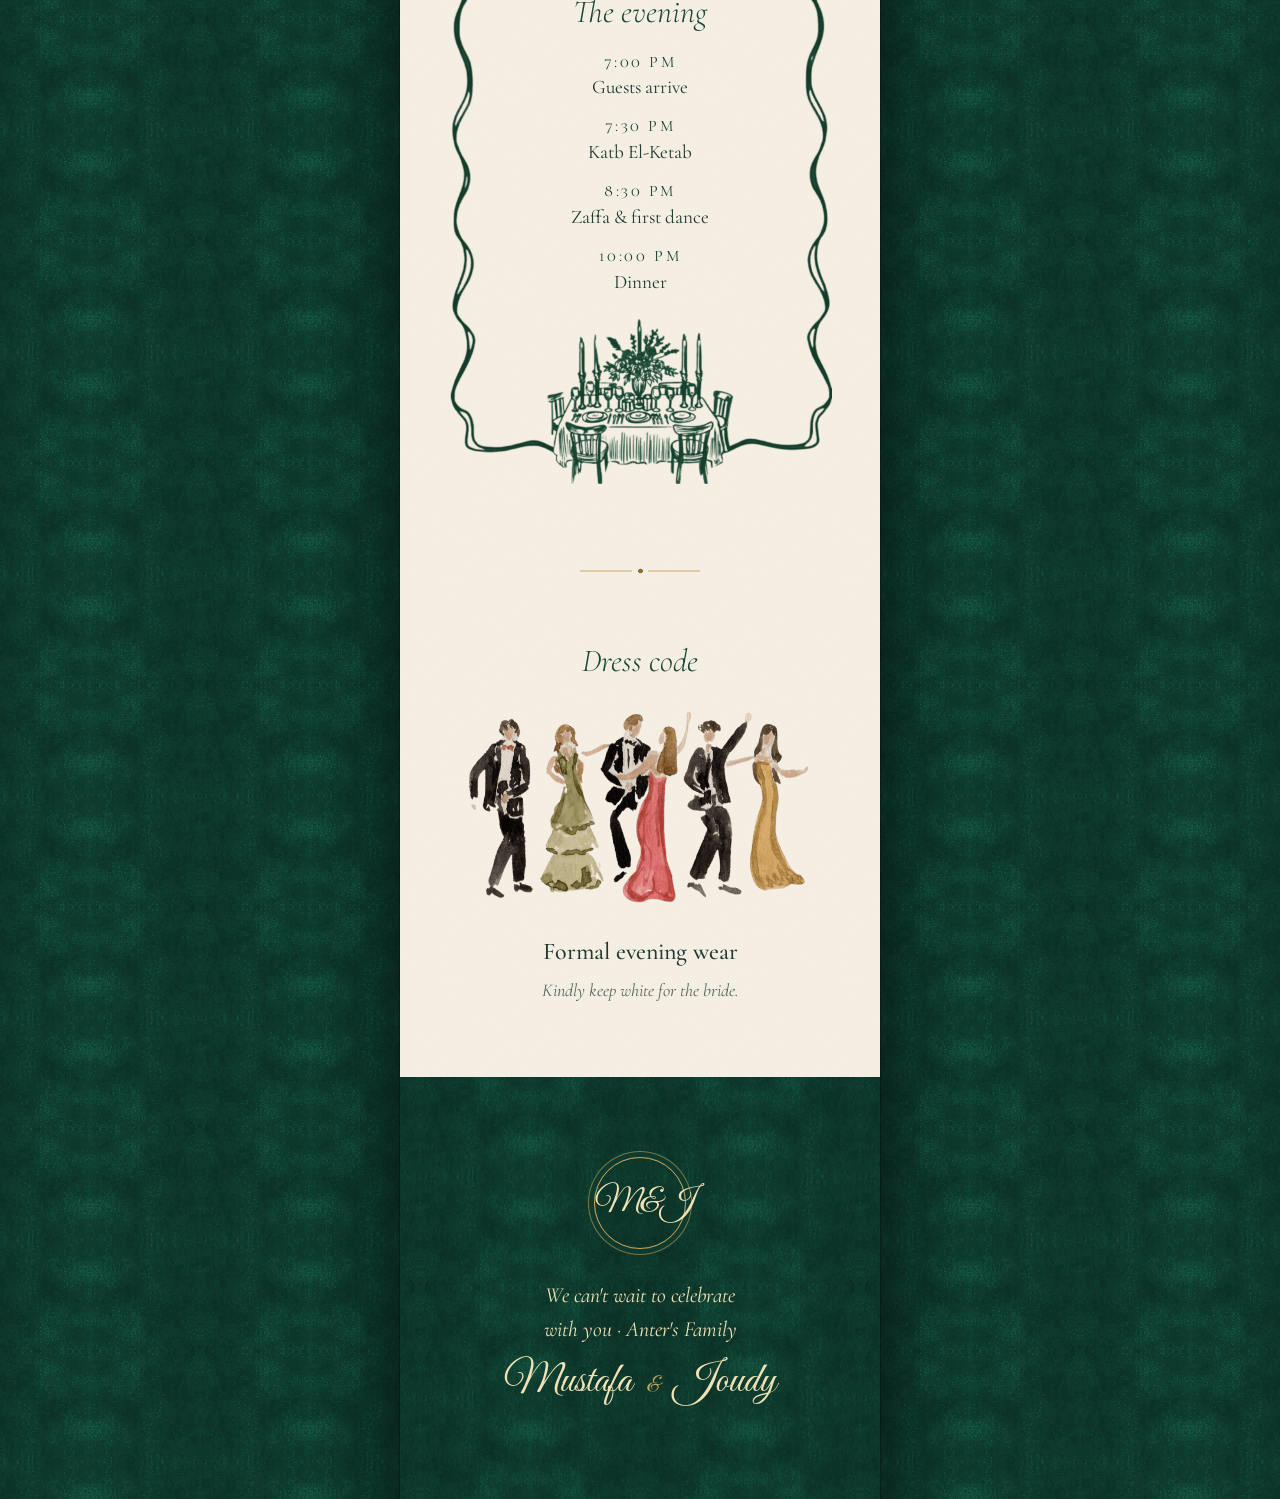
==== commit c1eda392: "Remove the WhatsApp RSVP section The invitation no longer asks guests to reply: the RSVP form, its "" ====
--- a/index.html
+++ b/index.html
@@ -129,33 +129,6 @@
       <p class="dress__note" data-t="dressCode.note"></p>
     </section>
 
-    <!-- 8 · rsvp -->
-    <section class="paper rsvp" id="rsvp">
-      <h2 class="title" data-t="rsvpTitle"></h2>
-      <p class="rsvp__by" id="rsvpBy"></p>
-      <form class="form" id="rsvpForm" novalidate>
-        <label class="field">
-          <span data-t="fName"></span>
-          <input name="name" autocomplete="name" required>
-          <em class="field__error" data-t="fNameError" hidden></em>
-        </label>
-        <fieldset class="choice">
-          <legend data-t="fAttend"></legend>
-          <label><input type="radio" name="attend" value="yes" checked><span data-t="fYes"></span></label>
-          <label><input type="radio" name="attend" value="no"><span data-t="fNo"></span></label>
-        </fieldset>
-        <label class="field" id="guestsField">
-          <span data-t="fGuests"></span>
-          <select name="guests"><option>1</option><option>2</option><option>3</option><option>4</option><option>5</option></select>
-        </label>
-        <label class="field">
-          <span data-t="fMessage"></span>
-          <textarea name="message" rows="3"></textarea>
-        </label>
-        <button class="btn btn--velvet" type="submit" data-t="fSend"></button>
-        <p class="form__note" data-t="fNote"></p>
-      </form>
-    </section>
 
     <!-- 9 · closing -->
     <section class="closing">
--- a/styles.css
+++ b/styles.css
@@ -253,12 +253,6 @@
 .btn--metal:hover { filter: brightness(1.05); }
 .btn--line { color: var(--accent); border: 1px solid currentColor; background: transparent; }
 .btn--line:hover { background: var(--accent); color: var(--ivory); }
-.btn--velvet {
-  width: 100%;
-  color: var(--ivory); border: 0;
-  background: var(--velvet) url("assets/images/velvet.webp") center / 160px auto;
-}
-.btn--velvet:hover { filter: brightness(1.2); }
 
 /* ---------- paper sections ---------- */
 .paper {
@@ -359,32 +353,6 @@
 .dress__name { margin: 0; font-size: 1.5rem; font-weight: 500; }
 .dress__note { margin: .3rem 0 0; font-style: italic; color: var(--muted); }
 
-/* ---------- 8 · rsvp ---------- */
-.rsvp__by { margin: -.8rem 0 2rem; font-style: italic; color: var(--muted); }
-.form { max-width: 360px; margin: 0 auto; text-align: start; display: grid; gap: 1.5rem; }
-.field { display: grid; gap: .25rem; }
-.field > span, .choice legend { font-size: 1rem; color: var(--muted); }
-.field input, .field select, .field textarea {
-  width: 100%; min-height: 44px; padding: .4rem 0;
-  border: 0; border-bottom: 1px solid var(--gold-lo); border-radius: 0;
-  background: transparent; font-size: 1.15rem; color: var(--ink);
-}
-.field textarea { resize: vertical; }
-.field input:focus, .field select:focus, .field textarea:focus { outline: none; border-bottom: 2px solid var(--accent); }
-.field__error { font-style: normal; font-size: .95rem; color: #a3261c; }
-.choice { border: 0; margin: 0; padding: 0; display: grid; grid-template-columns: 1fr 1fr; gap: .6rem; }
-.choice legend { padding: 0; margin-bottom: .45rem; grid-column: 1 / -1; }
-.choice label { position: relative; }
-.choice input { position: absolute; opacity: 0; inset: 0; cursor: pointer; }
-.choice span {
-  display: grid; place-items: center; min-height: 46px; padding: .3rem .6rem;
-  border: 1px solid var(--gold); text-align: center; line-height: 1.2;
-  transition: background-color .2s, color .2s, border-color .2s;
-}
-.choice input:checked + span { background: var(--accent); border-color: var(--accent); color: var(--ivory); }
-.choice input:focus-visible + span { outline: 2px solid var(--accent); outline-offset: 2px; }
-.form__note { margin: -.6rem 0 0; font-size: .95rem; text-align: center; color: var(--gold-lo); }
-
 /* ---------- 9 · closing ---------- */
 .closing {
   padding: 5rem 1.75rem calc(6rem + env(safe-area-inset-bottom));
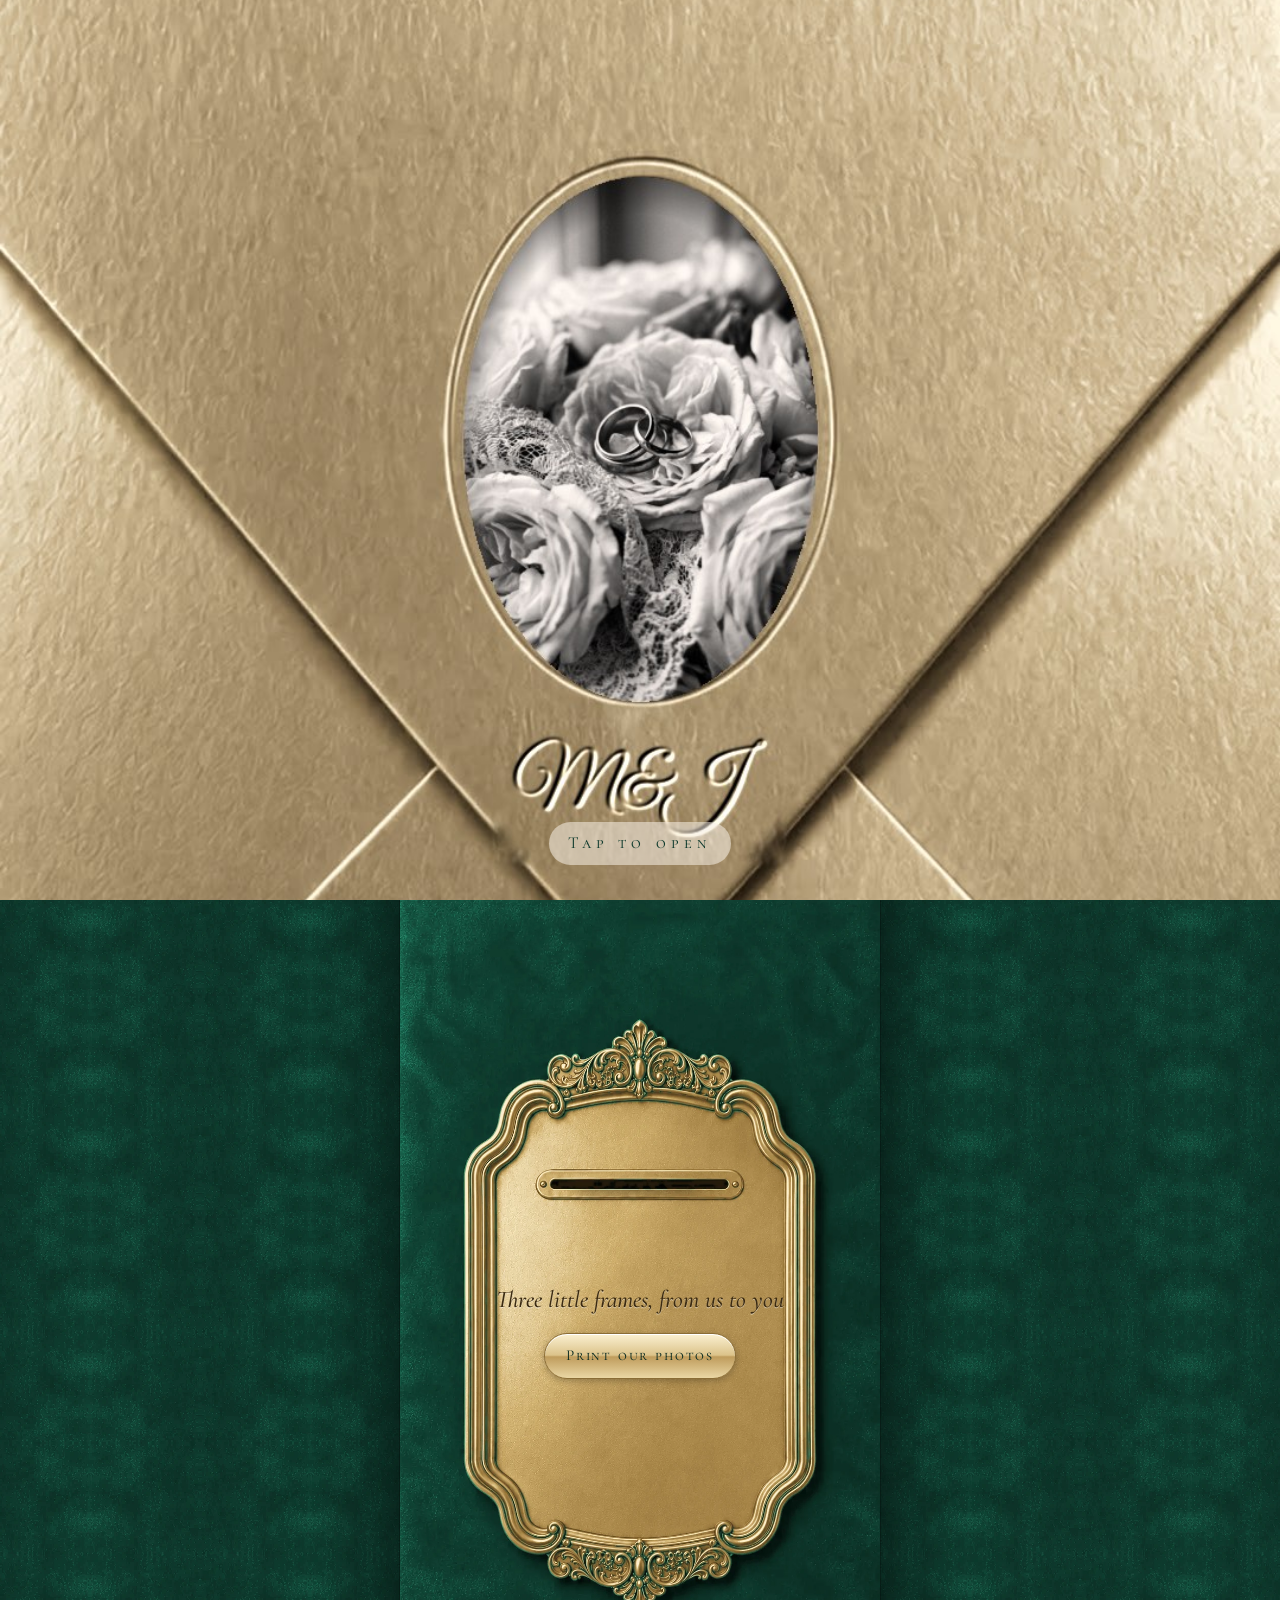
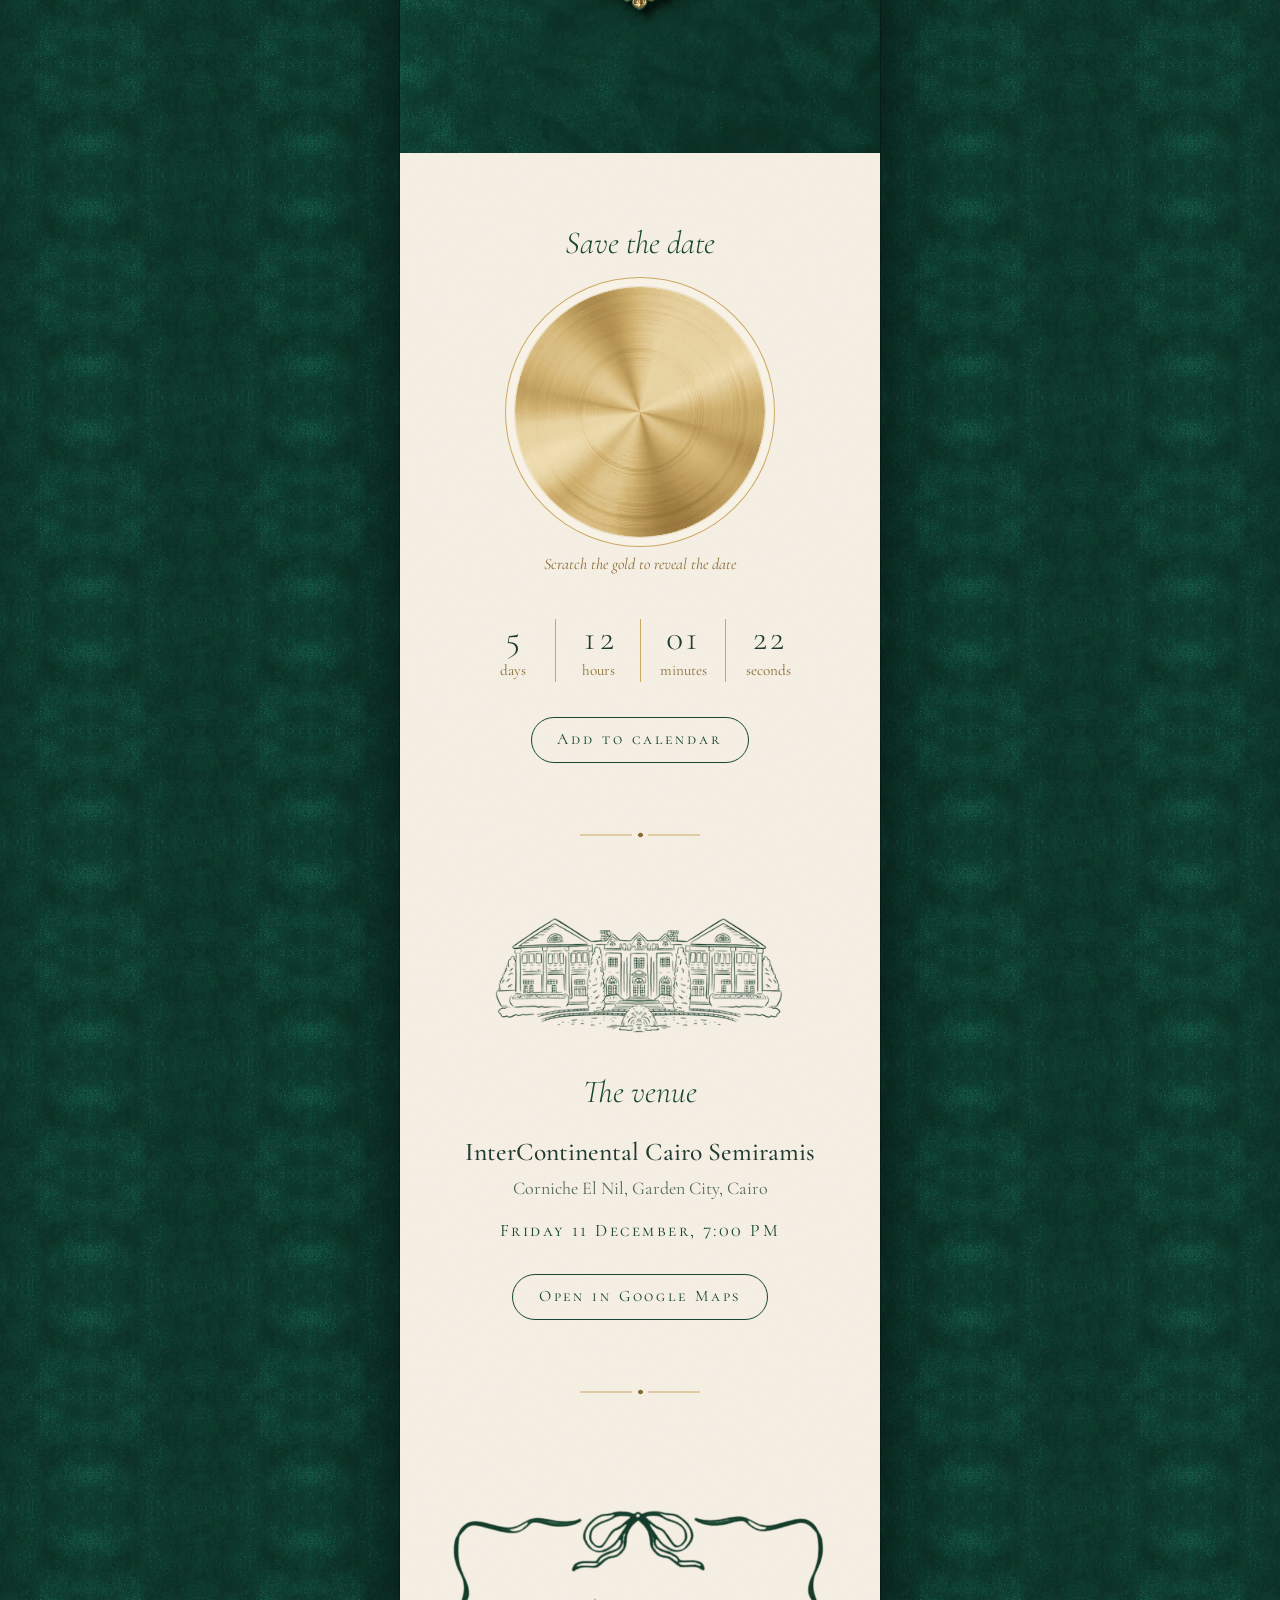
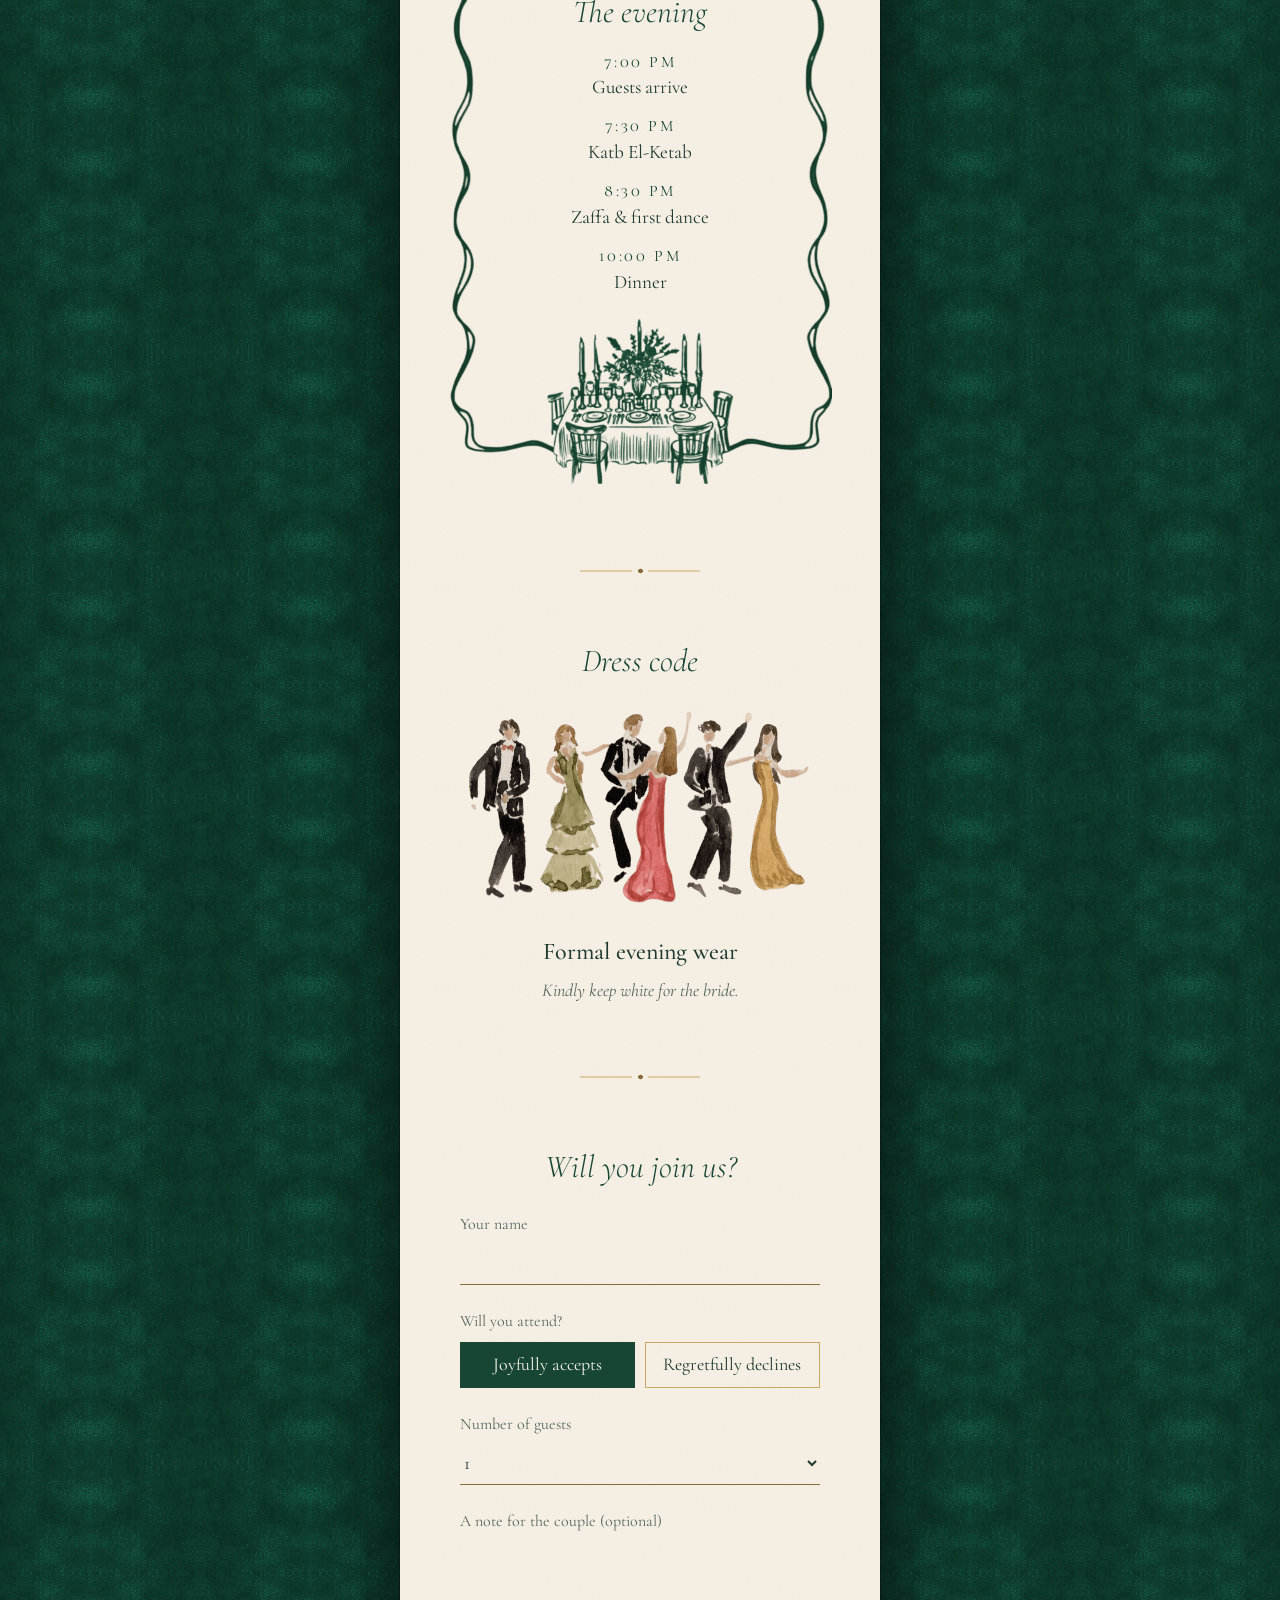
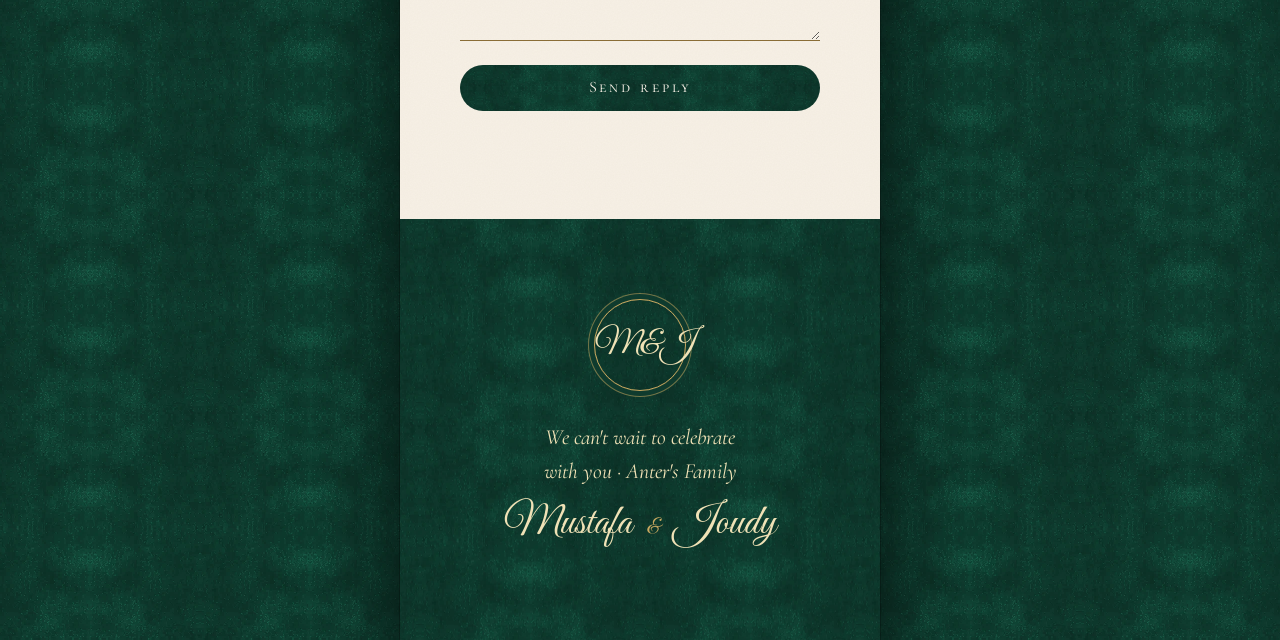
==== commit b9ed43fd: "Collect RSVPs in Supabase and list them in rsvp.html The RSVP form is back after the dress code. Rep" ====
--- a/index.html
+++ b/index.html
@@ -130,6 +130,37 @@
     </section>
 
 
+    <!-- 8 · rsvp -->
+    <section class="paper rsvp" id="rsvp">
+      <h2 class="title" data-t="rsvpTitle"></h2>
+      <form class="form" id="rsvpForm" novalidate>
+        <label class="field">
+          <span data-t="fName"></span>
+          <input name="name" autocomplete="name" maxlength="120" required>
+          <em class="field__error" data-t="fNameError" hidden></em>
+        </label>
+        <fieldset class="choice">
+          <legend data-t="fAttend"></legend>
+          <label><input type="radio" name="attend" value="yes" checked><span data-t="fYes"></span></label>
+          <label><input type="radio" name="attend" value="no"><span data-t="fNo"></span></label>
+        </fieldset>
+        <label class="field" id="guestsField">
+          <span data-t="fGuests"></span>
+          <select name="guests"><option>1</option><option>2</option><option>3</option><option>4</option><option>5</option></select>
+        </label>
+        <label class="field">
+          <span data-t="fMessage"></span>
+          <textarea name="message" rows="3" maxlength="1000"></textarea>
+        </label>
+        <button class="btn btn--velvet" type="submit" data-t="fSend"></button>
+        <p class="form__note" id="rsvpStatus" role="status" aria-live="polite"></p>
+      </form>
+      <div class="rsvp__thanks" id="rsvpThanks" hidden>
+        <p class="rsvp__thanks-title" data-t="thanksTitle"></p>
+        <p class="rsvp__thanks-line" id="rsvpThanksLine"></p>
+      </div>
+    </section>
+
     <!-- 9 · closing -->
     <section class="closing">
       <span class="closing__seal" id="seal" aria-hidden="true"></span>
--- a/styles.css
+++ b/styles.css
@@ -353,6 +353,42 @@
 .dress__name { margin: 0; font-size: 1.5rem; font-weight: 500; }
 .dress__note { margin: .3rem 0 0; font-style: italic; color: var(--muted); }
 
+/* ---------- 8 · rsvp ---------- */
+.form { max-width: 360px; margin: 0 auto; text-align: start; display: grid; gap: 1.5rem; }
+.field { display: grid; gap: .25rem; }
+.field > span, .choice legend { font-size: 1rem; color: var(--muted); }
+.field input, .field select, .field textarea {
+  width: 100%; min-height: 44px; padding: .4rem 0;
+  border: 0; border-bottom: 1px solid var(--gold-lo); border-radius: 0;
+  background: transparent; font-size: 1.15rem; color: var(--ink);
+}
+.field textarea { resize: vertical; }
+.field input:focus, .field select:focus, .field textarea:focus { outline: none; border-bottom: 2px solid var(--accent); }
+.field__error { font-style: normal; font-size: .95rem; color: #a3261c; }
+.choice { border: 0; margin: 0; padding: 0; display: grid; grid-template-columns: 1fr 1fr; gap: .6rem; }
+.choice legend { padding: 0; margin-bottom: .45rem; grid-column: 1 / -1; }
+.choice label { position: relative; }
+.choice input { position: absolute; opacity: 0; inset: 0; cursor: pointer; }
+.choice span {
+  display: grid; place-items: center; min-height: 46px; padding: .3rem .6rem;
+  border: 1px solid var(--gold); text-align: center; line-height: 1.2;
+  transition: background-color .2s, color .2s, border-color .2s;
+}
+.choice input:checked + span { background: var(--accent); border-color: var(--accent); color: var(--ivory); }
+.choice input:focus-visible + span { outline: 2px solid var(--accent); outline-offset: 2px; }
+.btn--velvet {
+  width: 100%;
+  color: var(--ivory); border: 0;
+  background: var(--velvet) url("assets/images/velvet.webp") center / 160px auto;
+}
+.btn--velvet:hover { filter: brightness(1.2); }
+.btn--velvet:disabled { opacity: .6; cursor: progress; filter: none; }
+.form__note { margin: -.6rem 0 0; min-height: 1.4em; font-size: .95rem; text-align: center; color: var(--gold-lo); }
+.form__note.is-error { color: #a3261c; }
+.rsvp__thanks { max-width: 360px; margin: 0 auto; }
+.rsvp__thanks-title { margin: 0; font-family: var(--f-script); font-size: 2.6rem; line-height: 1.2; color: var(--accent); }
+.rsvp__thanks-line { margin: .4rem 0 0; font-style: italic; color: var(--muted); }
+
 /* ---------- 9 · closing ---------- */
 .closing {
   padding: 5rem 1.75rem calc(6rem + env(safe-area-inset-bottom));
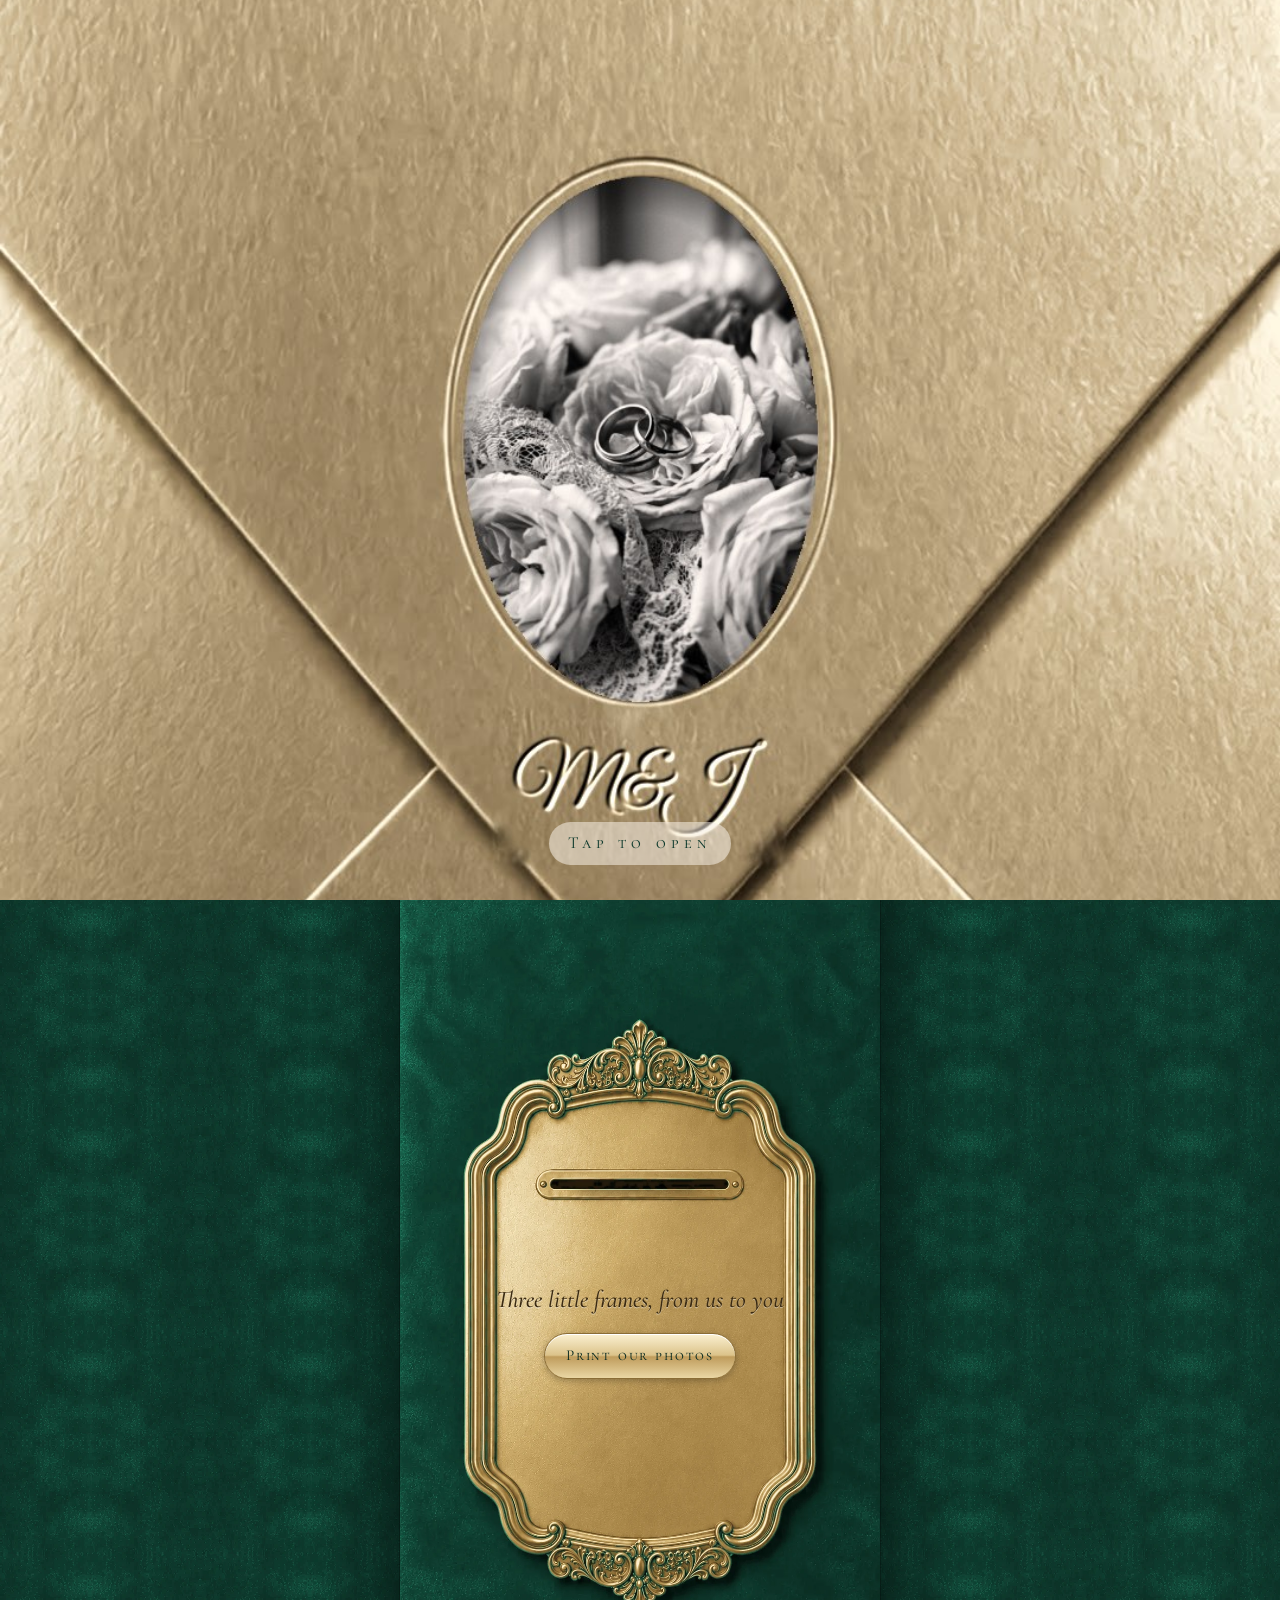
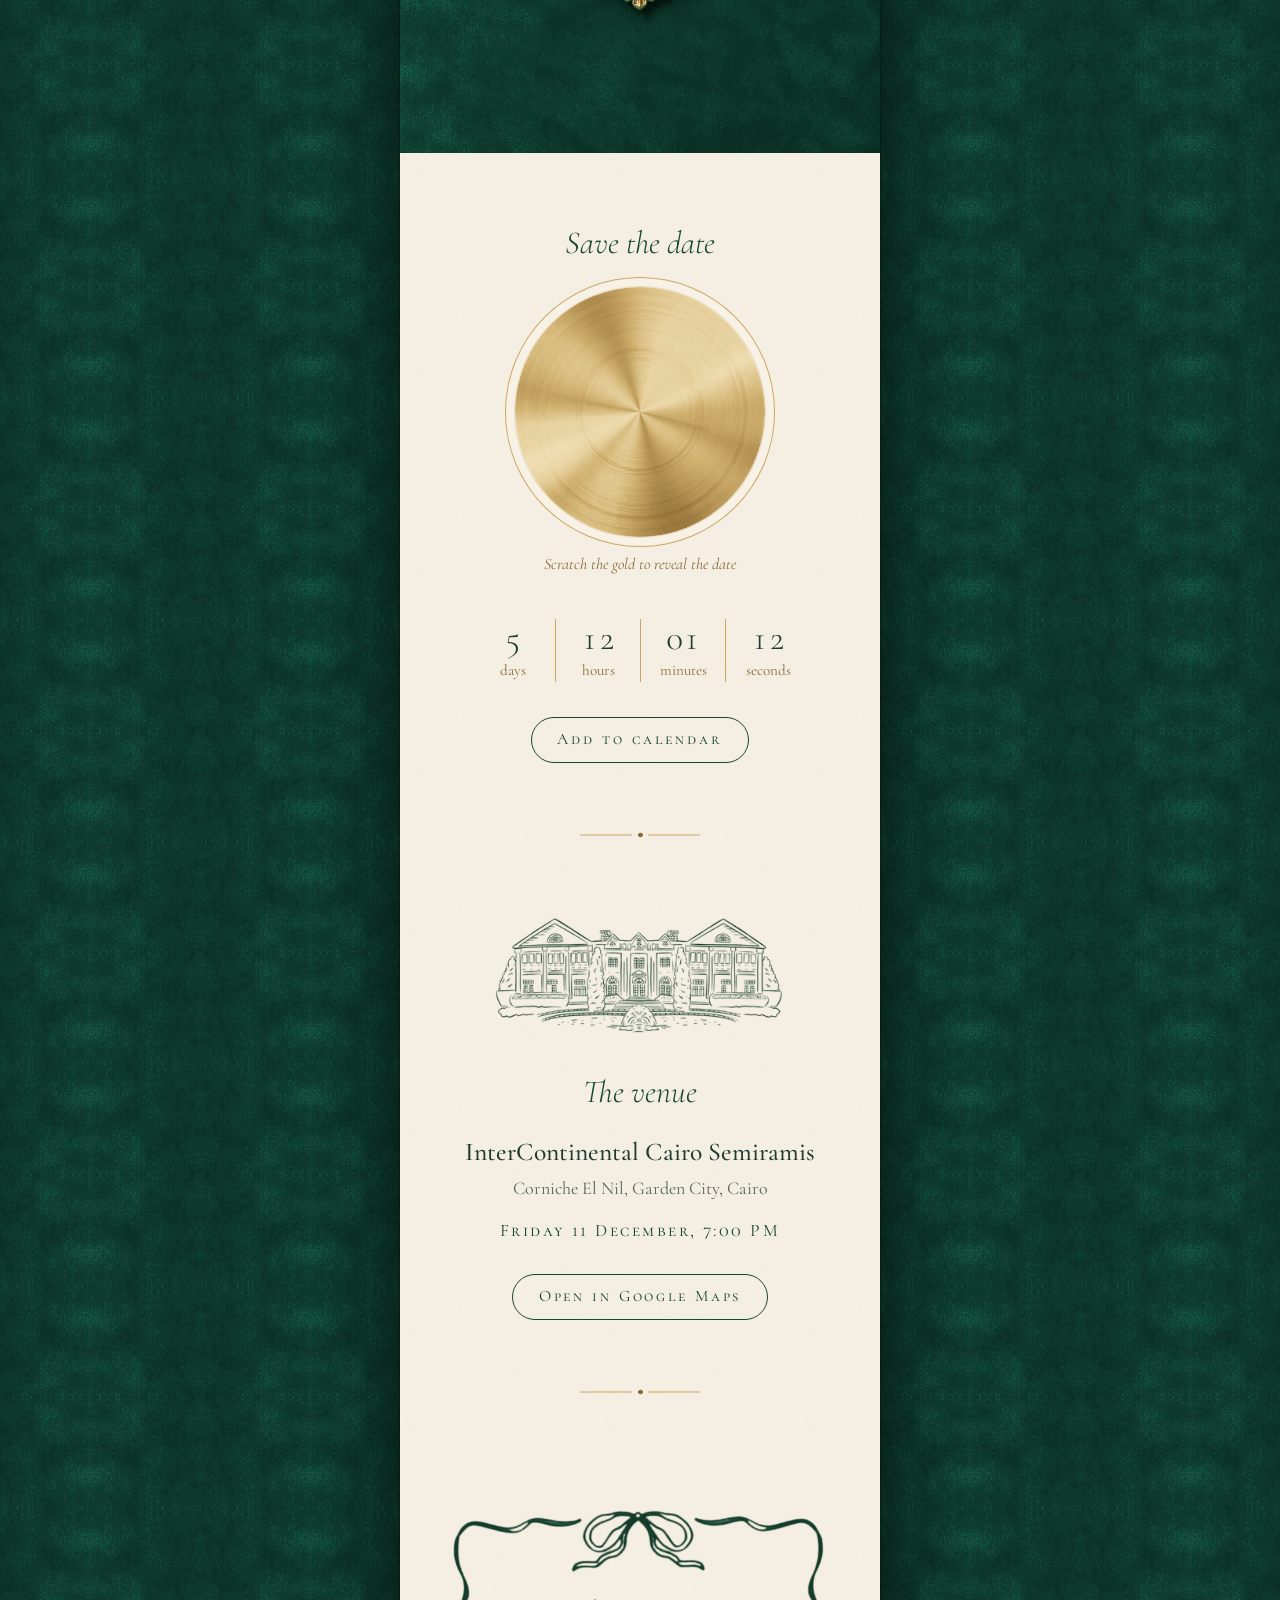
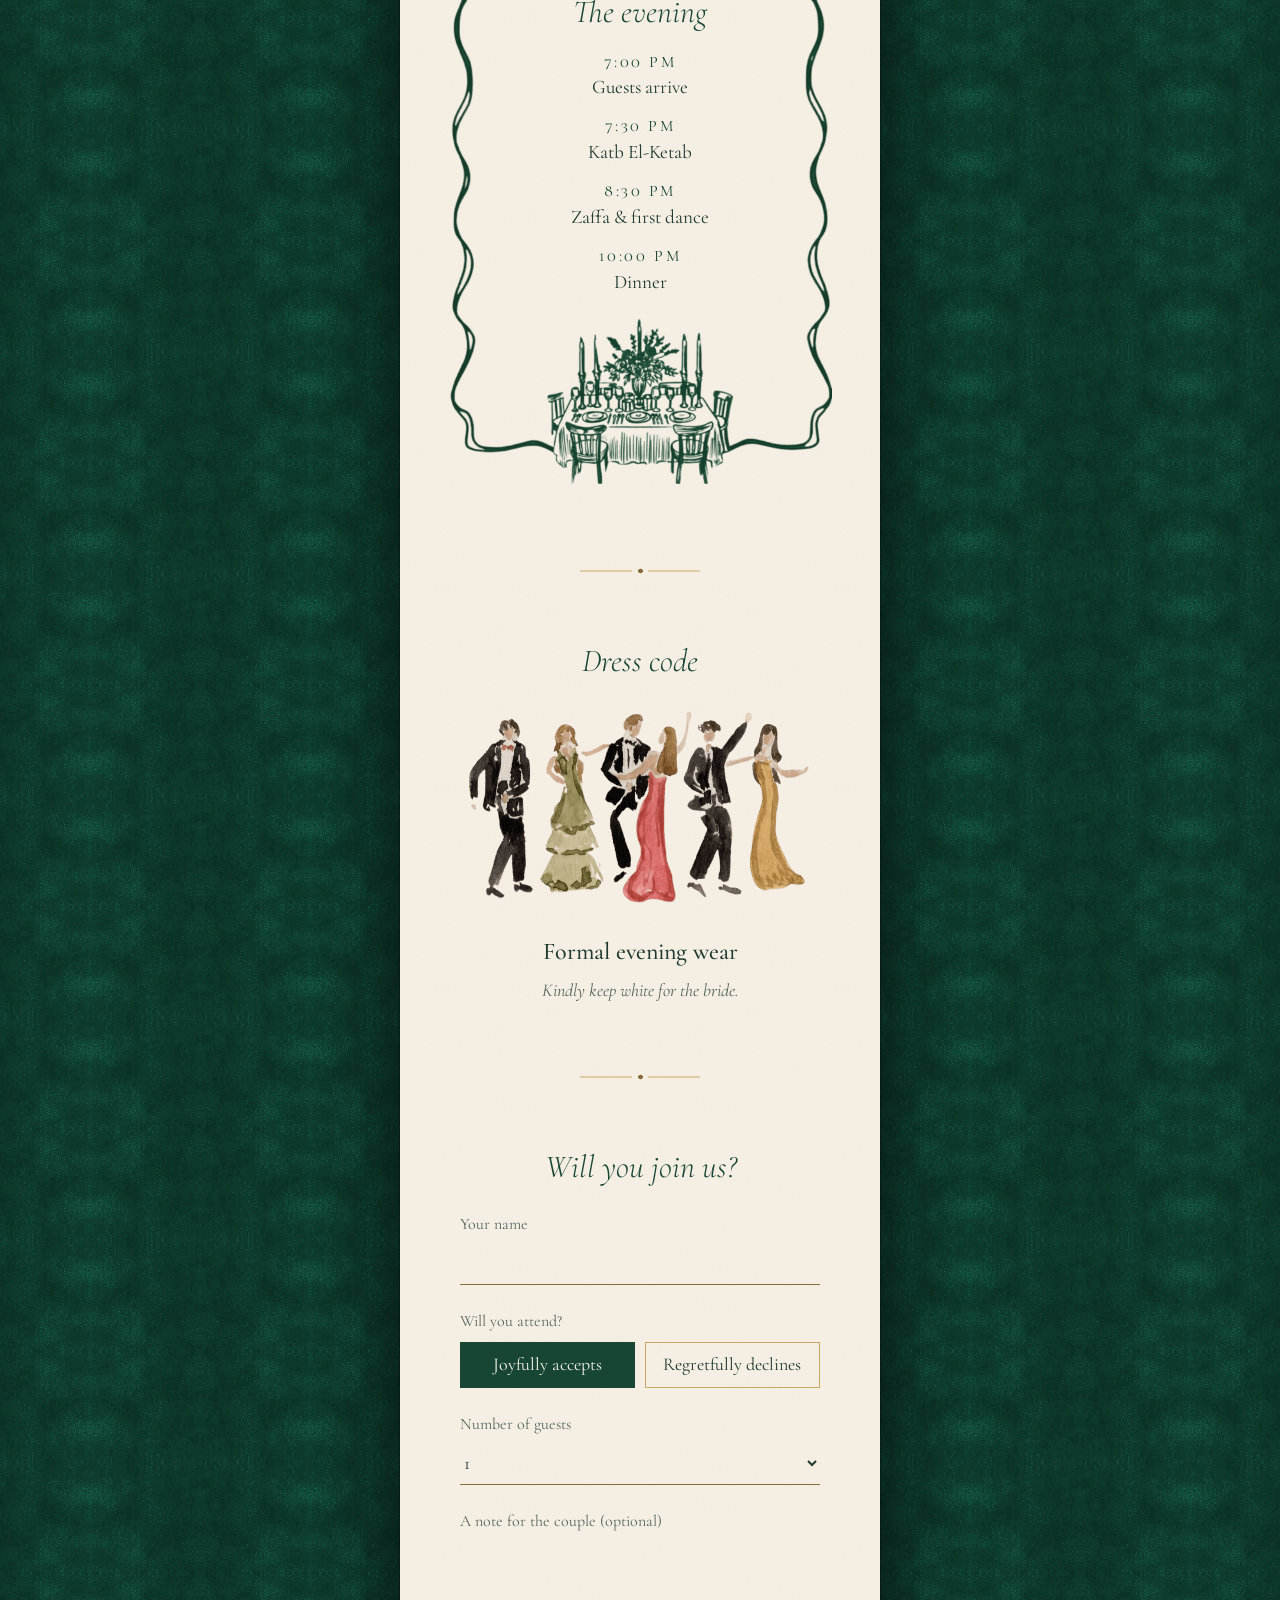
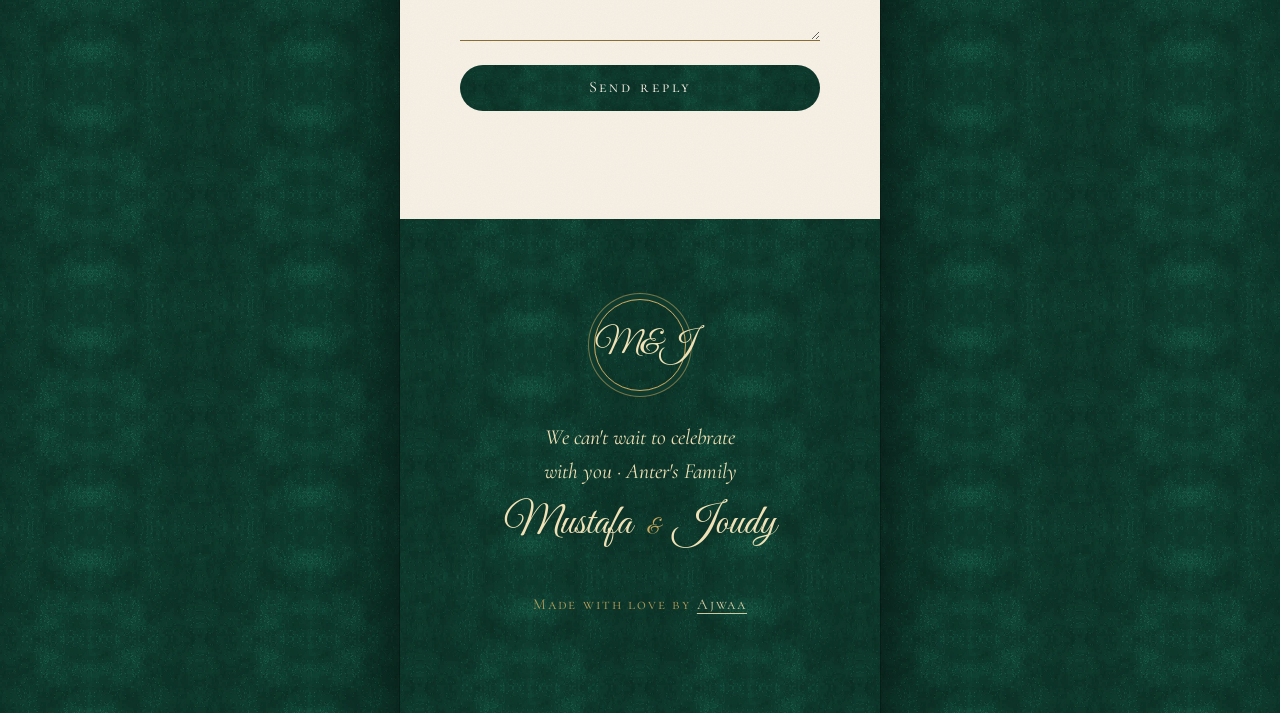
==== commit 912b359d: "Closing: "Made with love by Ajwaa" credit A small gold line under the couple's names at the end of t" ====
--- a/index.html
+++ b/index.html
@@ -170,6 +170,7 @@
         <span class="names__joiner" data-t="couple.joiner"></span>
         <span data-t="couple.two"></span>
       </p>
+      <p class="credit">Made with love by <a href="https://www.instagram.com/ajwaa.eg_26/?hl=en" target="_blank" rel="noopener">Ajwaa</a></p>
     </section>
   </main>
 
--- a/styles.css
+++ b/styles.css
@@ -408,6 +408,13 @@
 .closing__line { margin: 0 auto 1rem; max-width: 16em; font-style: italic; font-size: 1.35rem; text-wrap: balance; }
 .names--small { --names-size: 2.6rem; margin: 0; color: var(--gold-hi); flex-direction: row; justify-content: center; gap: .35em; align-items: baseline; }
 .names--small .names__joiner { color: var(--gold); }
+.credit {
+  margin: 3rem 0 0;
+  font-family: var(--f-sc); font-size: .95rem; letter-spacing: .12em;
+  color: var(--gold); opacity: .85;
+}
+.credit a { color: var(--gold-hi); text-decoration: underline; text-decoration-thickness: 1px; text-underline-offset: .25em; }
+.credit a:hover { color: #fff; }
 
 /* ---------- motion preferences ---------- */
 @media (prefers-reduced-motion: reduce) {
